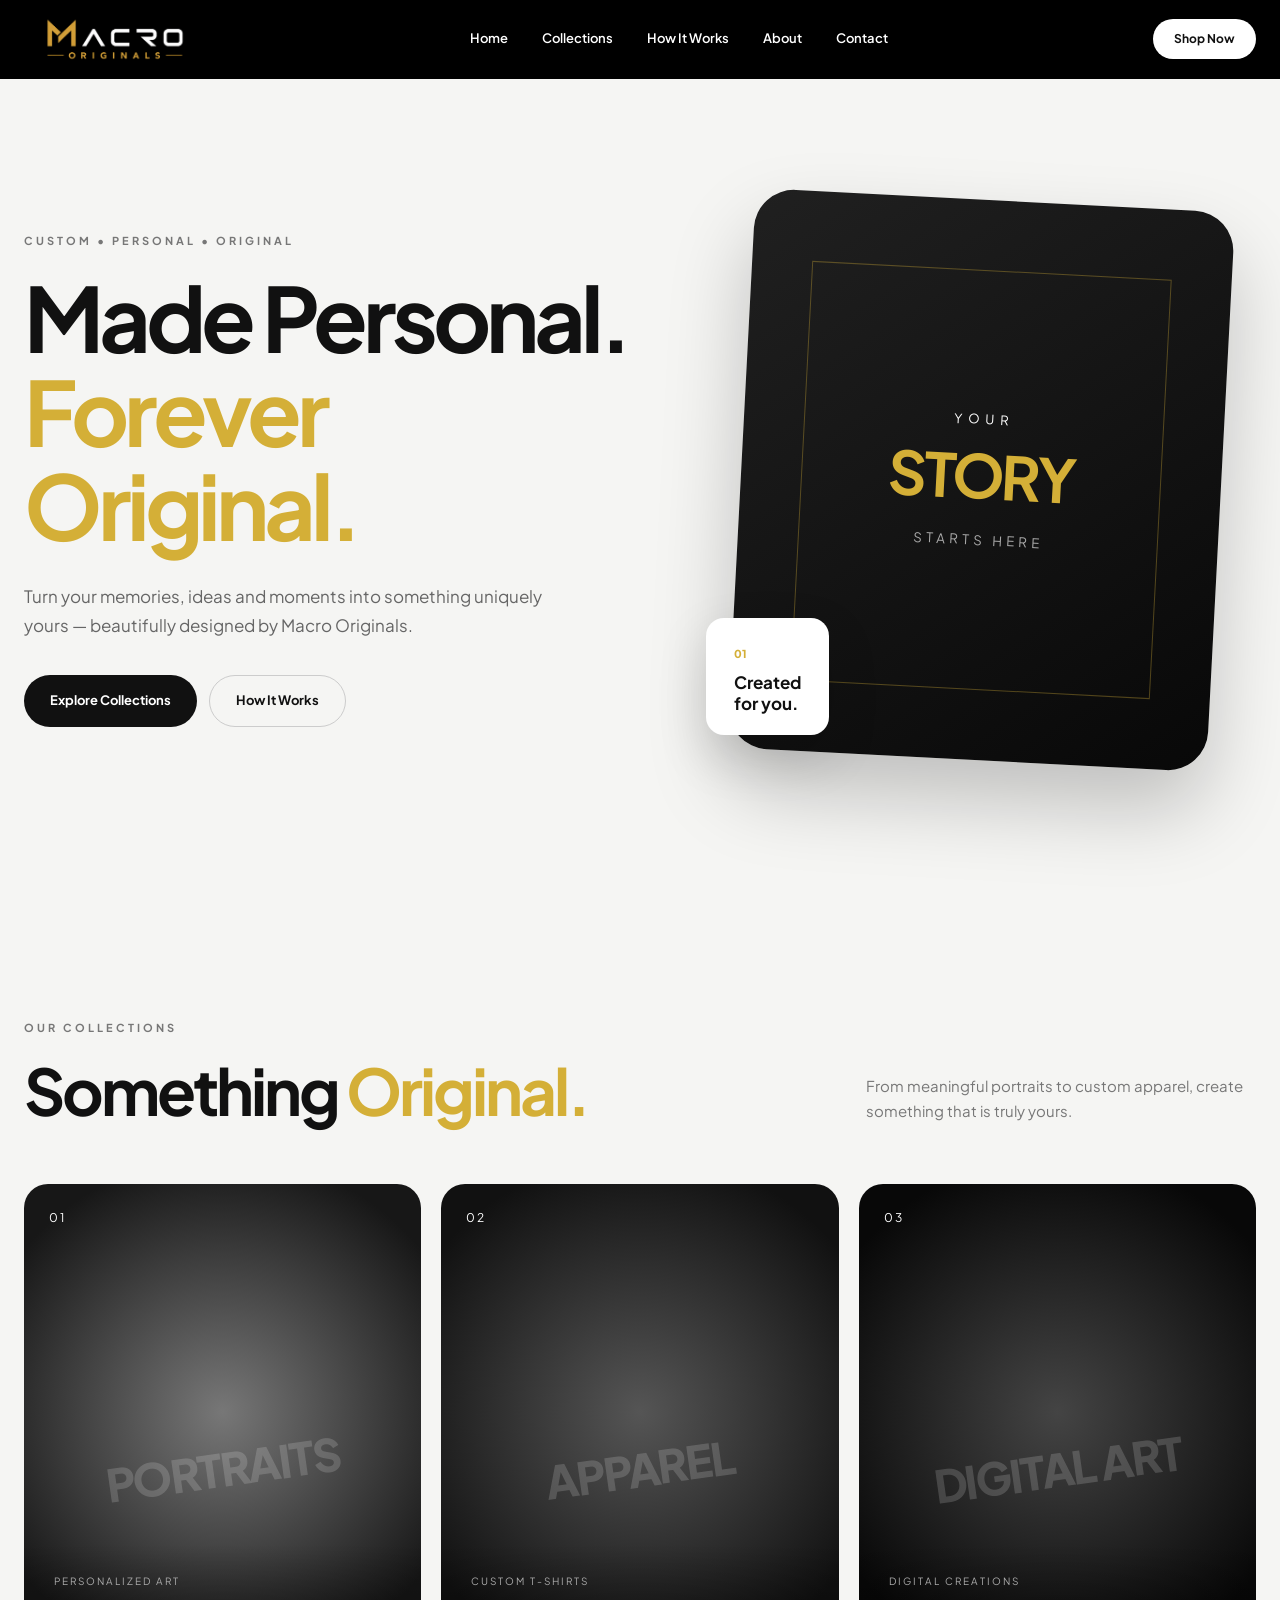
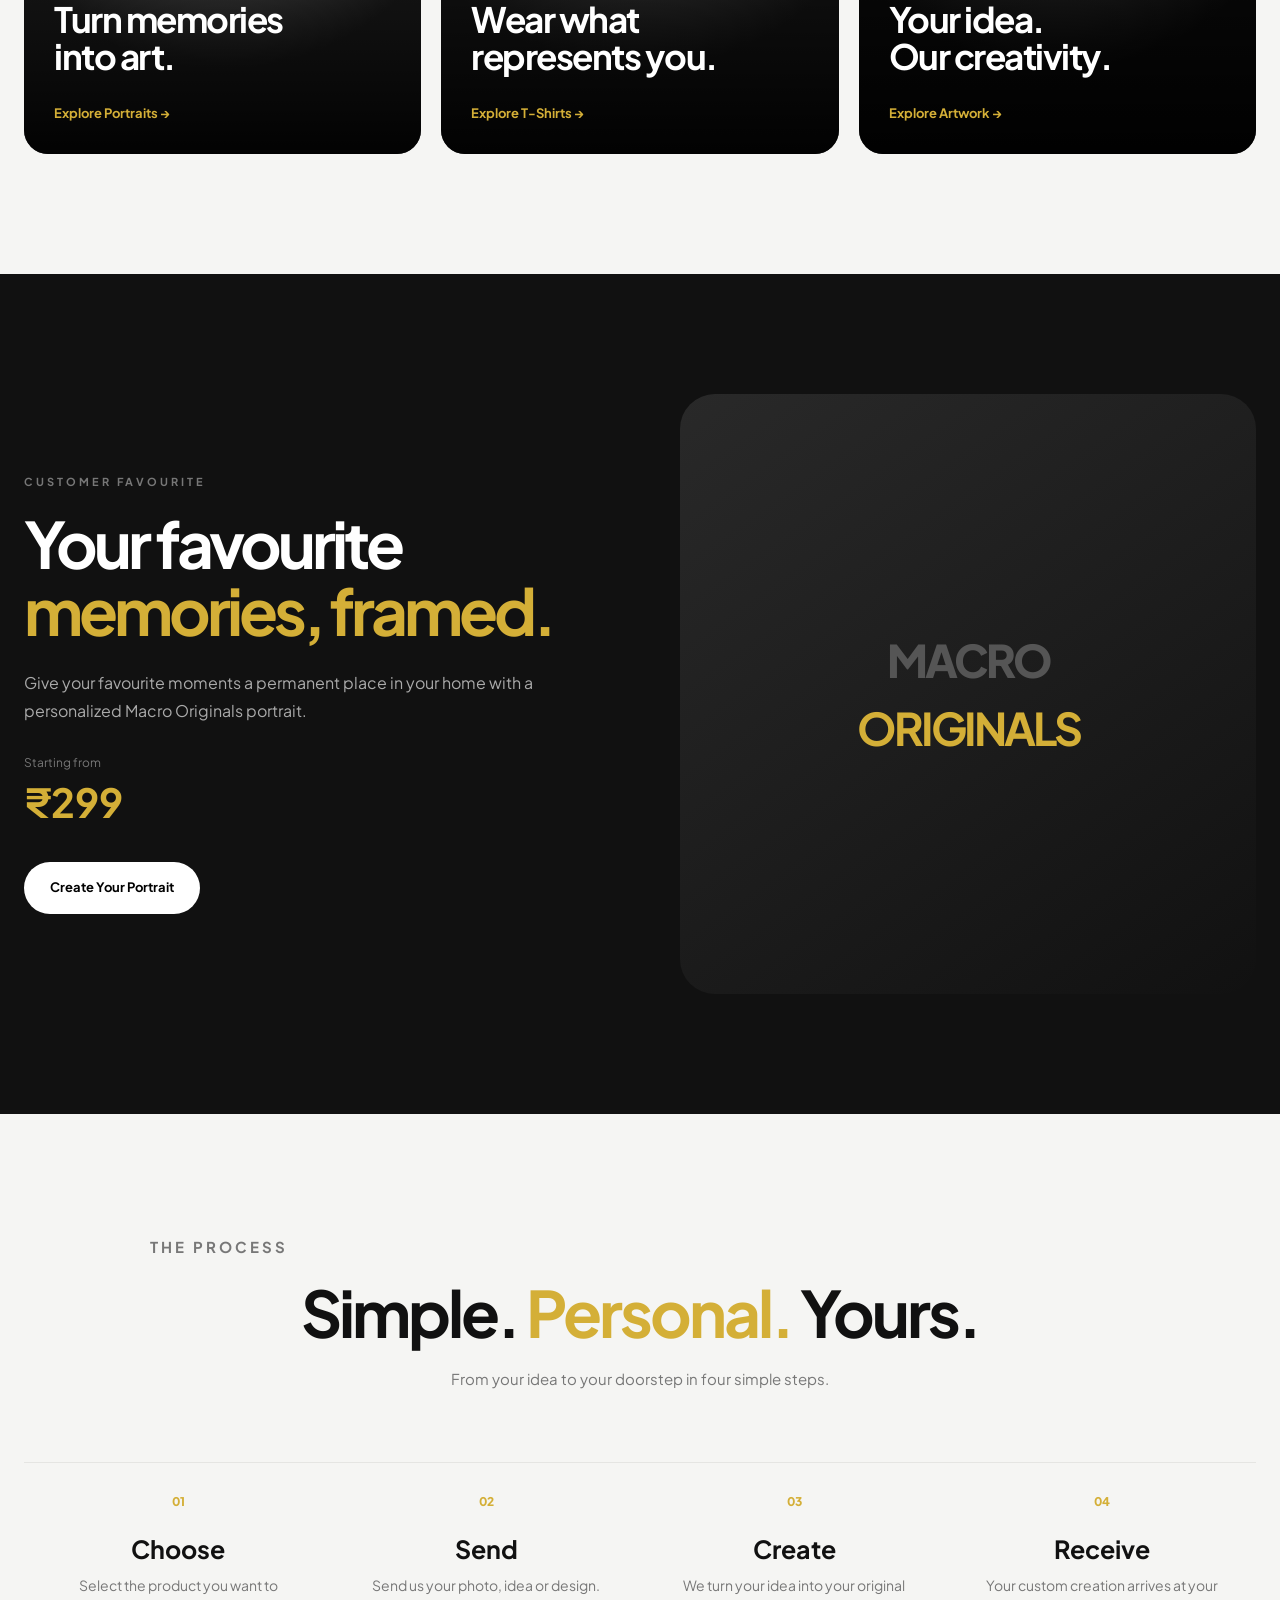
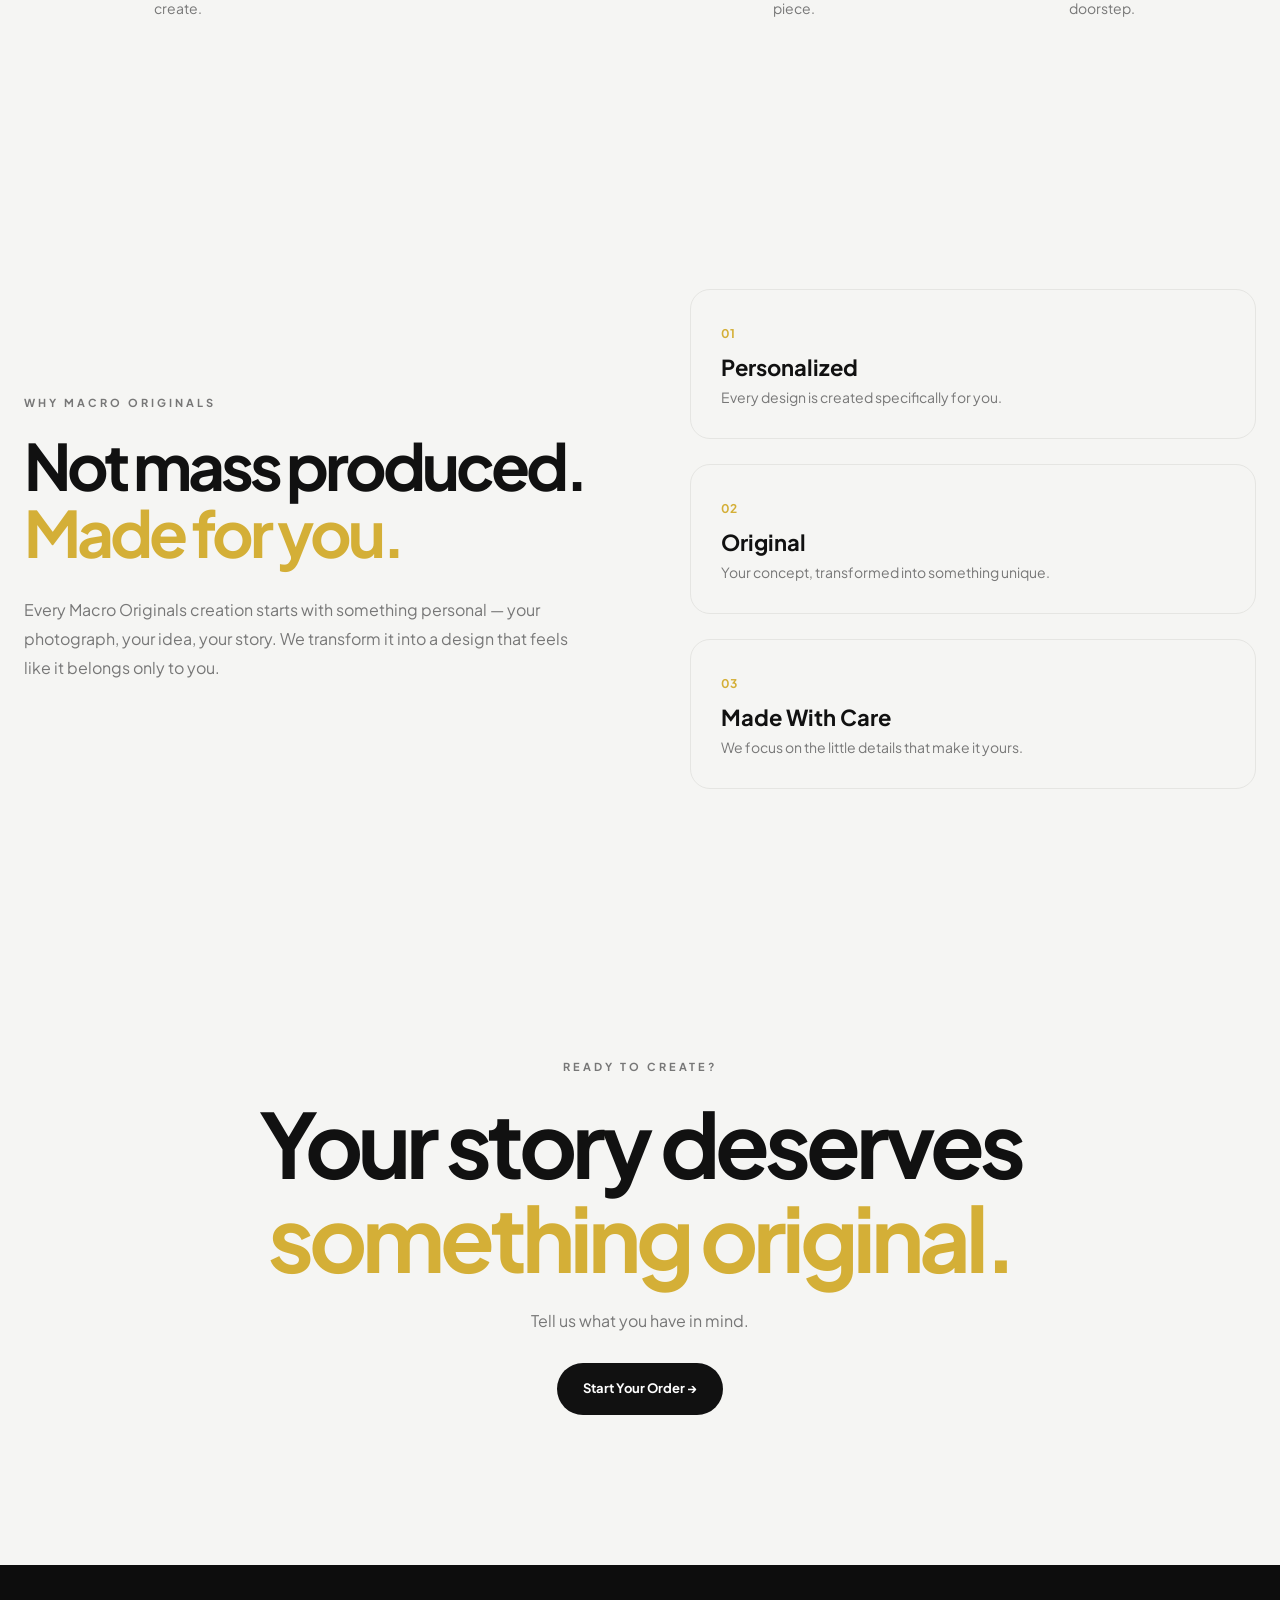
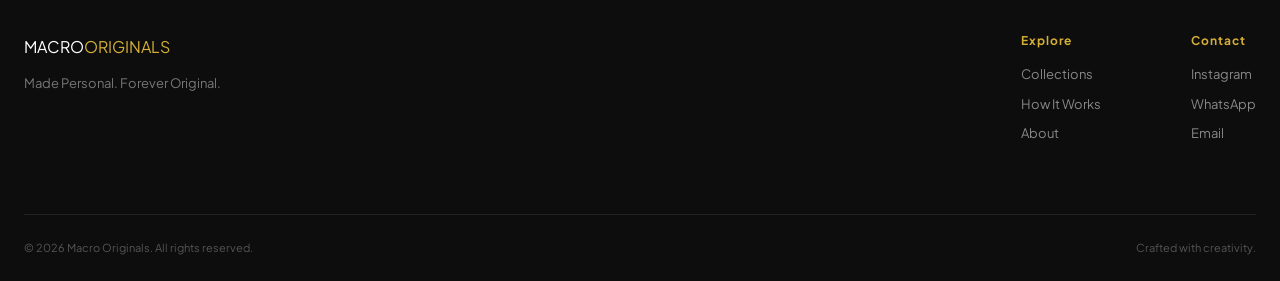
==== index.html @ 6afa7bd1 "Nav-Bar updation" ====
<!DOCTYPE html>
<html lang="en">

<head>
    <meta charset="UTF-8">
    <meta name="viewport" content="width=device-width, initial-scale=1.0">

    <title>Macro Originals | Made Personal. Forever Original.</title>

    <meta name="description"
        content="Macro Originals creates personalized portraits, custom T-shirts and digital artwork made specially for you.">

    <link rel="preconnect" href="https://fonts.googleapis.com">
    <link rel="preconnect" href="https://fonts.gstatic.com" crossorigin>

    <link href="https://fonts.googleapis.com/css2?family=Plus+Jakarta+Sans:wght@400;500;600;700;800&display=swap"
        rel="stylesheet">

    <link rel="stylesheet" href="css/style.css">
</head>

<body>

    <!-- ==================== NAVBAR ==================== -->

    <header class="navbar">
        <div class="nav-container">

            <a href="index.html" class="logo">
                <img src="assets/logo/logo.png" alt="Macro Originals Logo">
            </a>

            <nav class="nav-links">
                <a href="#home">Home</a>
                <a href="#collections">Collections</a>
                <a href="#how-it-works">How It Works</a>
                <a href="#about">About</a>
                <a href="#contact">Contact</a>
            </nav>

            <a href="#collections" class="nav-button">
                Shop Now
            </a>

            <button class="menu-button" aria-label="Open menu">
                ☰
            </button>

        </div>
    </header>


    <!-- ==================== HERO ==================== -->

    <main>

        <section class="hero" id="home">

            <div class="hero-content">

                <p class="eyebrow">
                    CUSTOM • PERSONAL • ORIGINAL
                </p>

                <h1>
                    Made Personal.<br>
                    <span>Forever Original.</span>
                </h1>

                <p class="hero-description">
                    Turn your memories, ideas and moments into something
                    uniquely yours — beautifully designed by Macro Originals.
                </p>

                <div class="hero-buttons">
                    <a href="#collections" class="primary-button">
                        Explore Collections
                    </a>

                    <a href="#how-it-works" class="secondary-button">
                        How It Works
                    </a>
                </div>

            </div>

            <div class="hero-visual">

                <div class="hero-card hero-card-main">
                    <div class="placeholder-art">
                        <span>YOUR</span>
                        <strong>STORY</strong>
                        <small>STARTS HERE</small>
                    </div>
                </div>

                <div class="floating-card">
                    <span>01</span>
                    <p>Created<br>for you.</p>
                </div>

            </div>

        </section>


        <!-- ==================== COLLECTIONS ==================== -->

        <section class="collections section" id="collections">

            <div class="section-heading">

                <div>
                    <p class="eyebrow">OUR COLLECTIONS</p>

                    <h2>
                        Something <span>Original.</span>
                    </h2>
                </div>

                <p>
                    From meaningful portraits to custom apparel,
                    create something that is truly yours.
                </p>

            </div>


            <div class="collection-grid">

                <article class="collection-card portrait-card">

                    <div class="card-number">01</div>

                    <div class="collection-image">
                        <span>PORTRAITS</span>
                    </div>

                    <div class="collection-content">

                        <p>PERSONALIZED ART</p>

                        <h3>
                            Turn memories<br>
                            into art.
                        </h3>

                        <a href="pages/portraits.html">
                            Explore Portraits →
                        </a>

                    </div>

                </article>


                <article class="collection-card tshirt-card">

                    <div class="card-number">02</div>

                    <div class="collection-image">
                        <span>APPAREL</span>
                    </div>

                    <div class="collection-content">

                        <p>CUSTOM T-SHIRTS</p>

                        <h3>
                            Wear what<br>
                            represents you.
                        </h3>

                        <a href="pages/tshirts.html">
                            Explore T-Shirts →
                        </a>

                    </div>

                </article>


                <article class="collection-card artwork-card">

                    <div class="card-number">03</div>

                    <div class="collection-image">
                        <span>DIGITAL ART</span>
                    </div>

                    <div class="collection-content">

                        <p>DIGITAL CREATIONS</p>

                        <h3>
                            Your idea.<br>
                            Our creativity.
                        </h3>

                        <a href="pages/artwork.html">
                            Explore Artwork →
                        </a>

                    </div>

                </article>

            </div>

        </section>


        <!-- ==================== FEATURED ==================== -->

        <section class="featured section">

            <div class="featured-content">

                <p class="eyebrow">
                    CUSTOMER FAVOURITE
                </p>

                <h2>
                    Your favourite<br>
                    <span>memories, framed.</span>
                </h2>

                <p>
                    Give your favourite moments a permanent place
                    in your home with a personalized Macro Originals portrait.
                </p>

                <div class="price">
                    <small>Starting from</small>
                    <strong>₹299</strong>
                </div>

                <a href="pages/portraits.html" class="primary-button">
                    Create Your Portrait
                </a>

            </div>

            <div class="featured-image">
                <div class="featured-placeholder">
                    MACRO<br>
                    <strong>ORIGINALS</strong>
                </div>
            </div>

        </section>


        <!-- ==================== HOW IT WORKS ==================== -->

        <section class="how-it-works section" id="how-it-works">

            <div class="section-heading centered">

                <p class="eyebrow">THE PROCESS</p>

                <h2>
                    Simple. <span>Personal.</span> Yours.
                </h2>

                <p>
                    From your idea to your doorstep in four simple steps.
                </p>

            </div>


            <div class="steps">

                <div class="step">
                    <span>01</span>
                    <h3>Choose</h3>
                    <p>
                        Select the product you want to create.
                    </p>
                </div>

                <div class="step">
                    <span>02</span>
                    <h3>Send</h3>
                    <p>
                        Send us your photo, idea or design.
                    </p>
                </div>

                <div class="step">
                    <span>03</span>
                    <h3>Create</h3>
                    <p>
                        We turn your idea into your original piece.
                    </p>
                </div>

                <div class="step">
                    <span>04</span>
                    <h3>Receive</h3>
                    <p>
                        Your custom creation arrives at your doorstep.
                    </p>
                </div>

            </div>

        </section>


        <!-- ==================== WHY MACRO ==================== -->

        <section class="why-macro section" id="about">

            <div class="why-content">

                <p class="eyebrow">
                    WHY MACRO ORIGINALS
                </p>

                <h2>
                    Not mass produced.<br>
                    <span>Made for you.</span>
                </h2>

                <p>
                    Every Macro Originals creation starts with something
                    personal — your photograph, your idea, your story.
                    We transform it into a design that feels like it
                    belongs only to you.
                </p>

            </div>


            <div class="features">

                <div class="feature">
                    <strong>01</strong>
                    <h3>Personalized</h3>
                    <p>
                        Every design is created specifically for you.
                    </p>
                </div>

                <div class="feature">
                    <strong>02</strong>
                    <h3>Original</h3>
                    <p>
                        Your concept, transformed into something unique.
                    </p>
                </div>

                <div class="feature">
                    <strong>03</strong>
                    <h3>Made With Care</h3>
                    <p>
                        We focus on the little details that make it yours.
                    </p>
                </div>

            </div>

        </section>


        <!-- ==================== CTA ==================== -->

        <section class="final-cta section" id="contact">

            <p class="eyebrow">
                READY TO CREATE?
            </p>

            <h2>
                Your story deserves<br>
                <span>something original.</span>
            </h2>

            <p>
                Tell us what you have in mind.
            </p>

            <a href="https://wa.me/" class="primary-button">
                Start Your Order →
            </a>

        </section>

    </main>


    <!-- ==================== FOOTER ==================== -->

    <footer class="footer">

        <div class="footer-main">

            <div class="footer-brand">

                <a href="index.html" class="logo">
                    MACRO<span>ORIGINALS</span>
                </a>

                <p>
                    Made Personal. Forever Original.
                </p>

            </div>


            <div class="footer-links">

                <div>
                    <h4>Explore</h4>
                    <a href="#collections">Collections</a>
                    <a href="#how-it-works">How It Works</a>
                    <a href="#about">About</a>
                </div>

                <div>
                    <h4>Contact</h4>
                    <a href="#">Instagram</a>
                    <a href="#">WhatsApp</a>
                    <a href="#">Email</a>
                </div>

            </div>

        </div>


        <div class="footer-bottom">

            <p>
                © 2026 Macro Originals. All rights reserved.
            </p>

            <p>
                Crafted with creativity.
            </p>

        </div>

    </footer>


    <script src="js/script.js"></script>

</body>

</html>
---- css/style.css ----
/* =========================================================
   MACRO ORIGINALS — MAIN STYLESHEET
   ========================================================= */


/* ==================== RESET ==================== */


* {
    margin: 0;
    padding: 0;
    box-sizing: border-box;
}

html {
    scroll-behavior: smooth;
}
body {
    font-family: "Plus Jakarta Sans", sans-serif;
    background: #f5f5f3;
    color: #111111;
    line-height: 1.5;
}

a {
    color: inherit;
    text-decoration: none;
}

button {
    font: inherit;
}

img {
    max-width: 100%;
    display: block;
}


/* ==================== VARIABLES ==================== */

:root {
    --black: #111111;
    --dark: #181818;
    --white: #ffffff;
    --off-white: #f5f5f3;
    --gold: #d4af37;
    --gray: #777777;
    --light-gray: #e5e5e2;

    --max-width: 1280px;
    --radius: 24px;
}


/* ==================== GENERAL ==================== */

.section {
    width: min(100% - 48px, var(--max-width));
    margin: 0 auto;
    padding: 120px 0;
}

.eyebrow {
    font-size: 11px;
    font-weight: 700;
    letter-spacing: 3px;
    margin-bottom: 20px;
    color: var(--gray);
}

h1,
h2,
h3,
h4 {
    line-height: 1.05;
}

h1 span,
h2 span {
    color: var(--gold);
}


/* ==================== BUTTONS ==================== */

.primary-button,
.secondary-button {
    display: inline-flex;
    align-items: center;
    justify-content: center;

    min-height: 52px;
    padding: 0 26px;

    border-radius: 100px;

    font-size: 13px;
    font-weight: 700;

    transition:
        transform 0.25s ease,
        background 0.25s ease,
        color 0.25s ease;
}

.primary-button {
    background: var(--black);
    color: var(--white);
}

.primary-button:hover {
    transform: translateY(-3px);
    background: var(--gold);
    color: var(--black);
}

.secondary-button {
    border: 1px solid #cccccc;
    color: var(--black);
}

.secondary-button:hover {
    transform: translateY(-3px);
    background: var(--white);
}


/* ==================== NAVBAR ==================== */

.navbar {
    position: fixed;
    top: 0;
    left: 0;
    width: 100%;

    z-index: 1000;

    background: rgba(245, 245, 243, 0.88);
    backdrop-filter: blur(18px);
    -webkit-backdrop-filter: blur(18px);

    border-bottom: 1px solid rgba(0, 0, 0, 0.06);
     background: black;
}

.nav-container {
    width: min(100% - 48px, var(--max-width));
    height: 78px;
    margin: auto;
   

    display: flex;
    align-items: center;
    justify-content: space-between;
}

.logo {
    width: 180px;
    height: auto;
}


.logo span {
    color: var(--gold);
}

.nav-links {
    display: flex;
    align-items: center;
    gap: 34px;
}

.nav-links a {
    font-size: 13px;
    font-weight: 600;
    color: white;

    transition: color 0.2s ease;
}

.nav-links a:hover {
    color: var(--gold);
}

.nav-button {
    padding: 11px 21px;

    background: var(--white);
    color: var(--black);

    border-radius: 100px;

    font-size: 12px;
    font-weight: 700;

    transition: 0.25s ease;
}

.nav-button:hover {
    background: var(--gold);
    color: var(--black);
}

.menu-button {
    display: none;

    border: none;
    background: transparent;

    font-size: 25px;
    cursor: pointer;
}


/* ==================== HERO ==================== */

.hero {
    min-height: 100vh;

    width: min(100% - 48px, var(--max-width));
    margin: auto;
    padding-top: 150px;
    padding-bottom: 90px;

    display: grid;
    grid-template-columns: 1fr 0.9fr;
    align-items: center;
    gap: 70px;
}

.hero-content {
    max-width: 650px;
}

.hero h1 {
    font-size: clamp(55px, 7vw, 100px);
    letter-spacing: -5px;
    margin-bottom: 30px;
}

.hero-description {
    max-width: 540px;

    font-size: 17px;
    line-height: 1.7;

    color: #666;

    margin-bottom: 35px;
}

.hero-buttons {
    display: flex;
    gap: 12px;
    flex-wrap: wrap;
}


/* ==================== HERO VISUAL ==================== */

.hero-visual {
    position: relative;
    min-height: 580px;

    display: flex;
    align-items: center;
    justify-content: center;
}

.hero-card {
    width: min(100%, 480px);
    height: 560px;

    border-radius: 40px;

    overflow: hidden;

    background:
        linear-gradient(
            145deg,
            #202020,
            #080808
        );

    box-shadow:
        0 40px 80px rgba(0, 0, 0, 0.22);

    transform: rotate(3deg);

    display: flex;
    align-items: center;
    justify-content: center;
}

.placeholder-art {
    width: 75%;
    height: 75%;

    border: 1px solid rgba(212, 175, 55, 0.35);

    display: flex;
    flex-direction: column;
    align-items: center;
    justify-content: center;

    color: white;

    text-align: center;
}

.placeholder-art span {
    font-size: 13px;
    letter-spacing: 6px;
}

.placeholder-art strong {
    font-size: 60px;
    letter-spacing: -3px;
    color: var(--gold);
}

.placeholder-art small {
    margin-top: 10px;
    letter-spacing: 4px;
    color: #aaa;
}

.floating-card {
    position: absolute;

    bottom: 35px;
    left: 0;

    padding: 22px 28px;

    background: var(--white);

    border-radius: 18px;

    box-shadow: 0 20px 50px rgba(0, 0, 0, 0.15);
}

.floating-card span {
    font-size: 11px;
    font-weight: 800;
    color: var(--gold);
}

.floating-card p {
    margin-top: 8px;

    font-size: 17px;
    font-weight: 700;

    line-height: 1.2;
}


/* ==================== SECTION HEADING ==================== */

.section-heading {
    display: flex;
    justify-content: space-between;
    align-items: end;

    gap: 50px;

    margin-bottom: 60px;
}

.section-heading h2 {
    font-size: clamp(42px, 5vw, 70px);
    letter-spacing: -3px;
}

.section-heading > p {
    max-width: 390px;

    color: #777;
    font-size: 15px;
    line-height: 1.7;
}

.centered {
    display: block;
    text-align: center;
}

.centered > p:last-child {
    margin: 20px auto 0;
}


/* ==================== COLLECTIONS ==================== */

.collection-grid {
    display: grid;

    grid-template-columns: repeat(3, 1fr);

    gap: 20px;
}

.collection-card {
    position: relative;

    min-height: 570px;

    border-radius: var(--radius);

    overflow: hidden;

    color: white;

    display: flex;
    flex-direction: column;
    justify-content: space-between;

    transition:
        transform 0.35s ease,
        box-shadow 0.35s ease;
}

.collection-card:hover {
    transform: translateY(-8px);

    box-shadow:
        0 30px 60px rgba(0, 0, 0, 0.15);
}

.collection-image {
    position: absolute;
    inset: 0;

    display: flex;
    align-items: center;
    justify-content: center;

    font-size: 45px;
    font-weight: 900;

    letter-spacing: -2px;

    opacity: 0.9;
}

.portrait-card {
    background:
        radial-gradient(
            circle at 50% 40%,
            #777,
            #171717 65%
        );
}

.tshirt-card {
    background:
        radial-gradient(
            circle at 50% 40%,
            #555,
            #111 65%
        );
}

.artwork-card {
    background:
        radial-gradient(
            circle at 50% 40%,
            #444,
            #080808 65%
        );
}

.collection-image span {
    transform: rotate(-8deg);
    opacity: 0.18;
}

.card-number {
    position: relative;
    z-index: 2;

    padding: 25px;

    font-size: 12px;
    letter-spacing: 2px;
}

.collection-content {
    position: relative;
    z-index: 2;

    padding: 30px;

    background:
        linear-gradient(
            transparent,
            rgba(0, 0, 0, 0.9)
        );
}

.collection-content p {
    font-size: 10px;
    letter-spacing: 2px;
    color: #aaa;

    margin-bottom: 12px;
}

.collection-content h3 {
    font-size: 35px;
    letter-spacing: -1.5px;

    margin-bottom: 25px;
}

.collection-content a {
    font-size: 13px;
    font-weight: 700;

    color: var(--gold);
}


/* ==================== FEATURED ==================== */

.featured {
    max-width: none;

    width: 100%;

    padding-left: max(24px, calc((100% - var(--max-width)) / 2));
    padding-right: max(24px, calc((100% - var(--max-width)) / 2));

    background: var(--black);

    color: white;

    display: grid;
    grid-template-columns: 1fr 1fr;

    gap: 80px;

    align-items: center;
}

.featured-content {
    max-width: 570px;
}

.featured h2 {
    font-size: clamp(45px, 5vw, 75px);
    letter-spacing: -4px;

    margin-bottom: 25px;
}

.featured-content > p:not(.eyebrow) {
    color: #aaa;

    line-height: 1.7;

    margin-bottom: 30px;
}

.price {
    margin-bottom: 30px;

    display: flex;
    flex-direction: column;
}

.price small {
    color: #777;
    font-size: 12px;
}

.price strong {
    font-size: 40px;
    color: var(--gold);
}

.featured .primary-button {
    background: white;
    color: black;
}

.featured .primary-button:hover {
    background: var(--gold);
}

.featured-image {
    min-height: 600px;

    border-radius: 35px;

    background:
        linear-gradient(
            145deg,
            #292929,
            #111
        );

    display: flex;
    align-items: center;
    justify-content: center;
}

.featured-placeholder {
    text-align: center;

    font-size: 45px;
    font-weight: 900;

    letter-spacing: -3px;

    color: #555;
}

.featured-placeholder strong {
    color: var(--gold);
}


/* ==================== HOW IT WORKS ==================== */

.how-it-works {
    text-align: center;
}

.steps {
    display: grid;

    grid-template-columns: repeat(4, 1fr);

    margin-top: 70px;
}

.step {
    padding: 30px;

    border-top: 1px solid var(--light-gray);
}

.step span {
    display: block;

    font-size: 12px;
    font-weight: 800;

    color: var(--gold);

    margin-bottom: 25px;
}

.step h3 {
    font-size: 25px;
    margin-bottom: 12px;
}

.step p {
    color: #777;

    font-size: 14px;
    line-height: 1.6;
}


/* ==================== WHY MACRO ==================== */

.why-macro {
    display: grid;

    grid-template-columns: 1fr 1fr;

    gap: 100px;

    align-items: center;
}

.why-content h2 {
    font-size: clamp(45px, 5vw, 70px);

    letter-spacing: -4px;

    margin-bottom: 30px;
}

.why-content > p:last-child {
    max-width: 550px;

    color: #777;

    line-height: 1.8;
}

.features {
    display: grid;
    gap: 25px;
}

.feature {
    padding: 30px;

    border: 1px solid var(--light-gray);

    border-radius: 20px;

    transition: 0.25s ease;
}

.feature:hover {
    transform: translateX(8px);
    background: white;
}

.feature strong {
    color: var(--gold);

    font-size: 12px;
}

.feature h3 {
    margin: 12px 0 8px;

    font-size: 22px;
}

.feature p {
    color: #777;

    font-size: 14px;
}


/* ==================== FINAL CTA ==================== */

.final-cta {
    text-align: center;

    padding-top: 150px;
    padding-bottom: 150px;
}

.final-cta h2 {
    font-size: clamp(48px, 7vw, 90px);

    letter-spacing: -5px;

    margin-bottom: 25px;
}

.final-cta > p:not(.eyebrow) {
    color: #777;

    margin-bottom: 30px;
}


/* ==================== FOOTER ==================== */

.footer {
    background: #0d0d0d;

    color: white;

    padding: 70px max(24px, calc((100% - var(--max-width)) / 2)) 25px;
}

.footer-main {
    display: flex;

    justify-content: space-between;

    gap: 50px;

    padding-bottom: 70px;
}

.footer-brand p {
    margin-top: 15px;

    color: #777;

    font-size: 13px;
}

.footer-links {
    display: flex;

    gap: 90px;
}

.footer-links div {
    display: flex;
    flex-direction: column;

    gap: 10px;
}

.footer-links h4 {
    color: var(--gold);

    margin-bottom: 8px;

    font-size: 12px;

    letter-spacing: 1px;
}

.footer-links a {
    color: #888;

    font-size: 13px;

    transition: color 0.2s ease;
}

.footer-links a:hover {
    color: white;
}

.footer-bottom {
    padding-top: 25px;

    border-top: 1px solid #222;

    display: flex;
    justify-content: space-between;

    color: #555;

    font-size: 11px;
}


/* ==================== RESPONSIVE ==================== */

@media (max-width: 900px) {

    .nav-links,
    .nav-button {
        display: none;
    }

    .menu-button {
        display: block;
    }

    .hero {
        grid-template-columns: 1fr;

        padding-top: 130px;
    }

    .hero-visual {
        min-height: 500px;
    }

    .collection-grid {
        grid-template-columns: 1fr;
    }

    .collection-card {
        min-height: 500px;
    }

    .featured {
        grid-template-columns: 1fr;

        padding-top: 90px;
        padding-bottom: 90px;
    }

    .featured-image {
        min-height: 450px;
    }

    .steps {
        grid-template-columns: repeat(2, 1fr);
    }

    .why-macro {
        grid-template-columns: 1fr;

        gap: 60px;
    }
}


@media (max-width: 600px) {

    .section {
        width: min(100% - 30px, var(--max-width));

        padding: 80px 0;
    }

    .nav-container {
        width: calc(100% - 30px);
    }

    .hero {
        width: calc(100% - 30px);

        padding-top: 120px;
    }

    .hero h1 {
        font-size: 55px;
        letter-spacing: -3px;
    }

    .hero-description {
        font-size: 15px;
    }

    .hero-card {
        height: 440px;
    }

    .hero-visual {
        min-height: 450px;
    }

    .floating-card {
        left: -5px;
    }

    .section-heading {
        display: block;
    }

    .section-heading > p {
        margin-top: 20px;
    }

    .section-heading h2 {
        font-size: 45px;
    }

    .collection-card {
        min-height: 450px;
    }

    .collection-content h3 {
        font-size: 30px;
    }

    .featured {
        padding-left: 30px;
        padding-right: 30px;
    }

    .featured h2 {
        font-size: 48px;
    }

    .featured-image {
        min-height: 350px;
    }

    .steps {
        grid-template-columns: 1fr;
    }

    .why-content h2 {
        font-size: 48px;
    }

    .final-cta h2 {
        font-size: 50px;
    }

    .footer-main {
        flex-direction: column;
    }

    .footer-links {
        gap: 50px;
    }

    .footer-bottom {
        flex-direction: column;
        gap: 10px;
    }
}
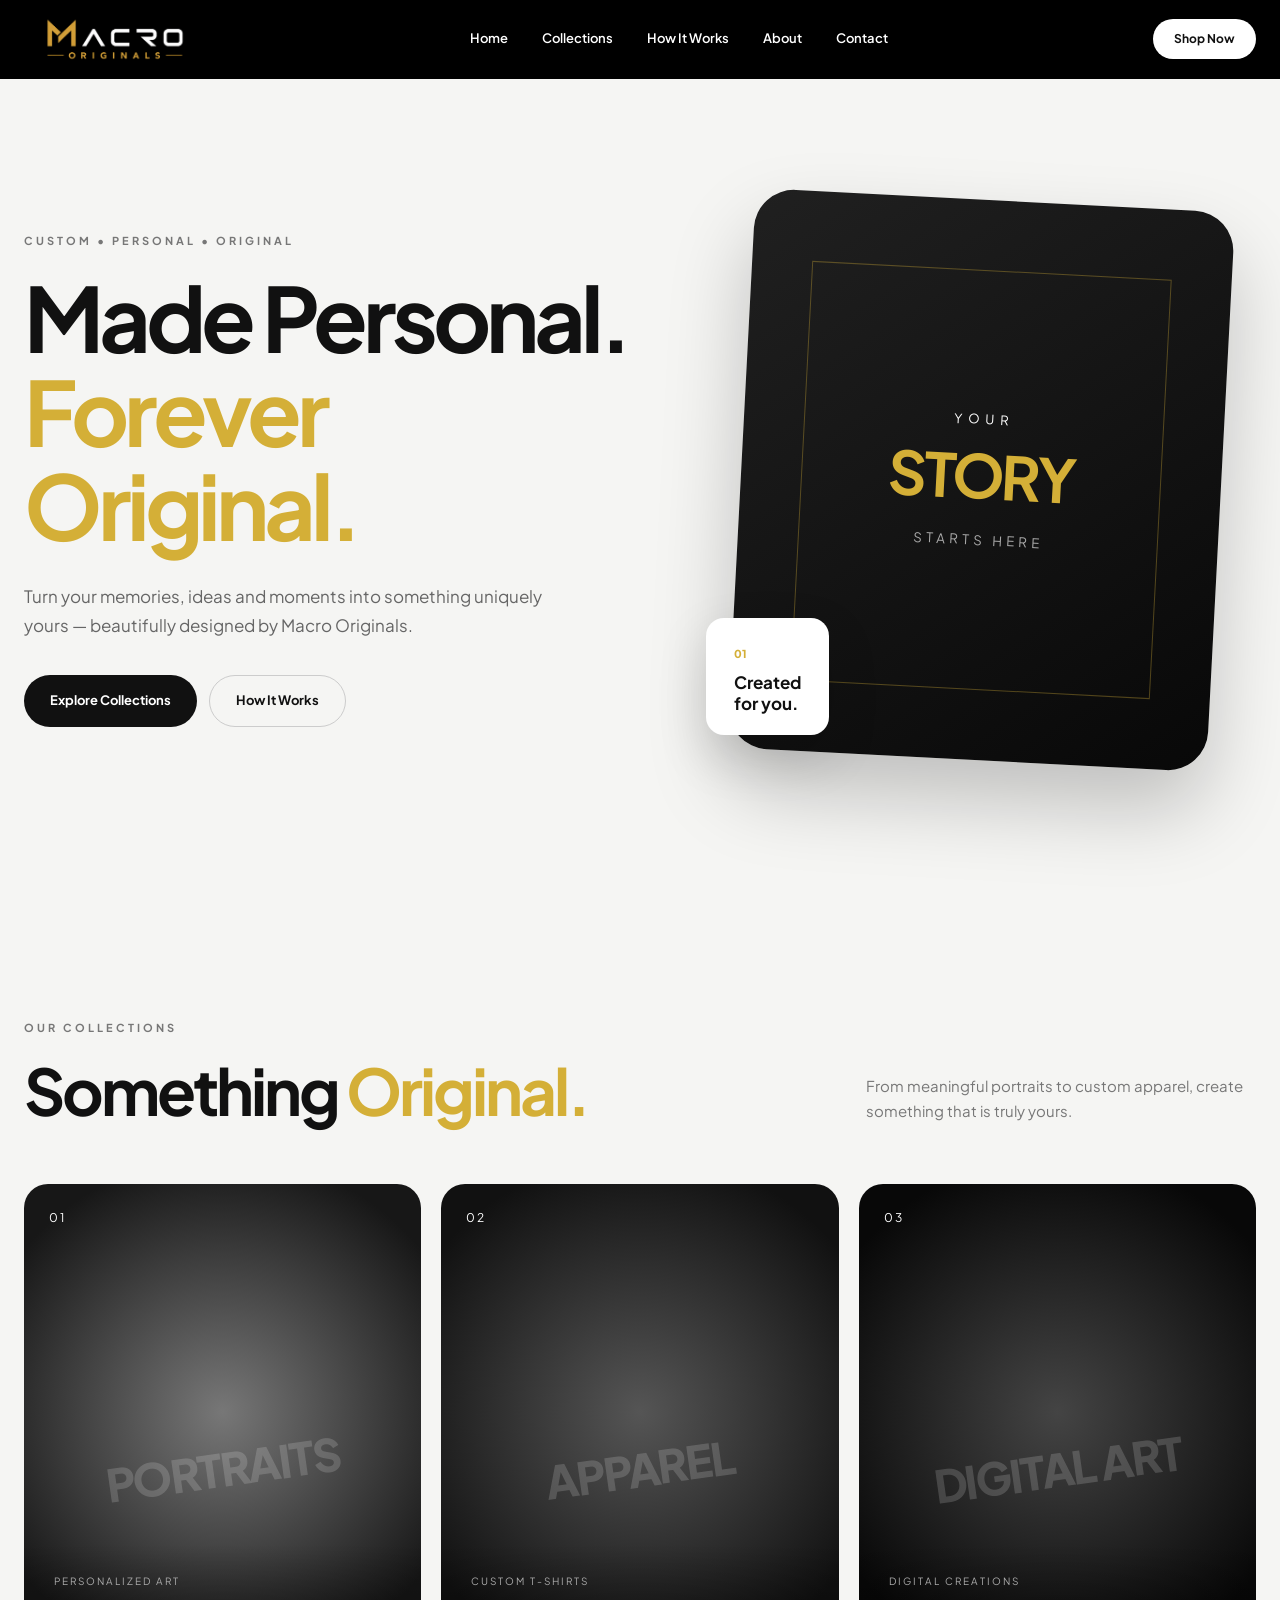
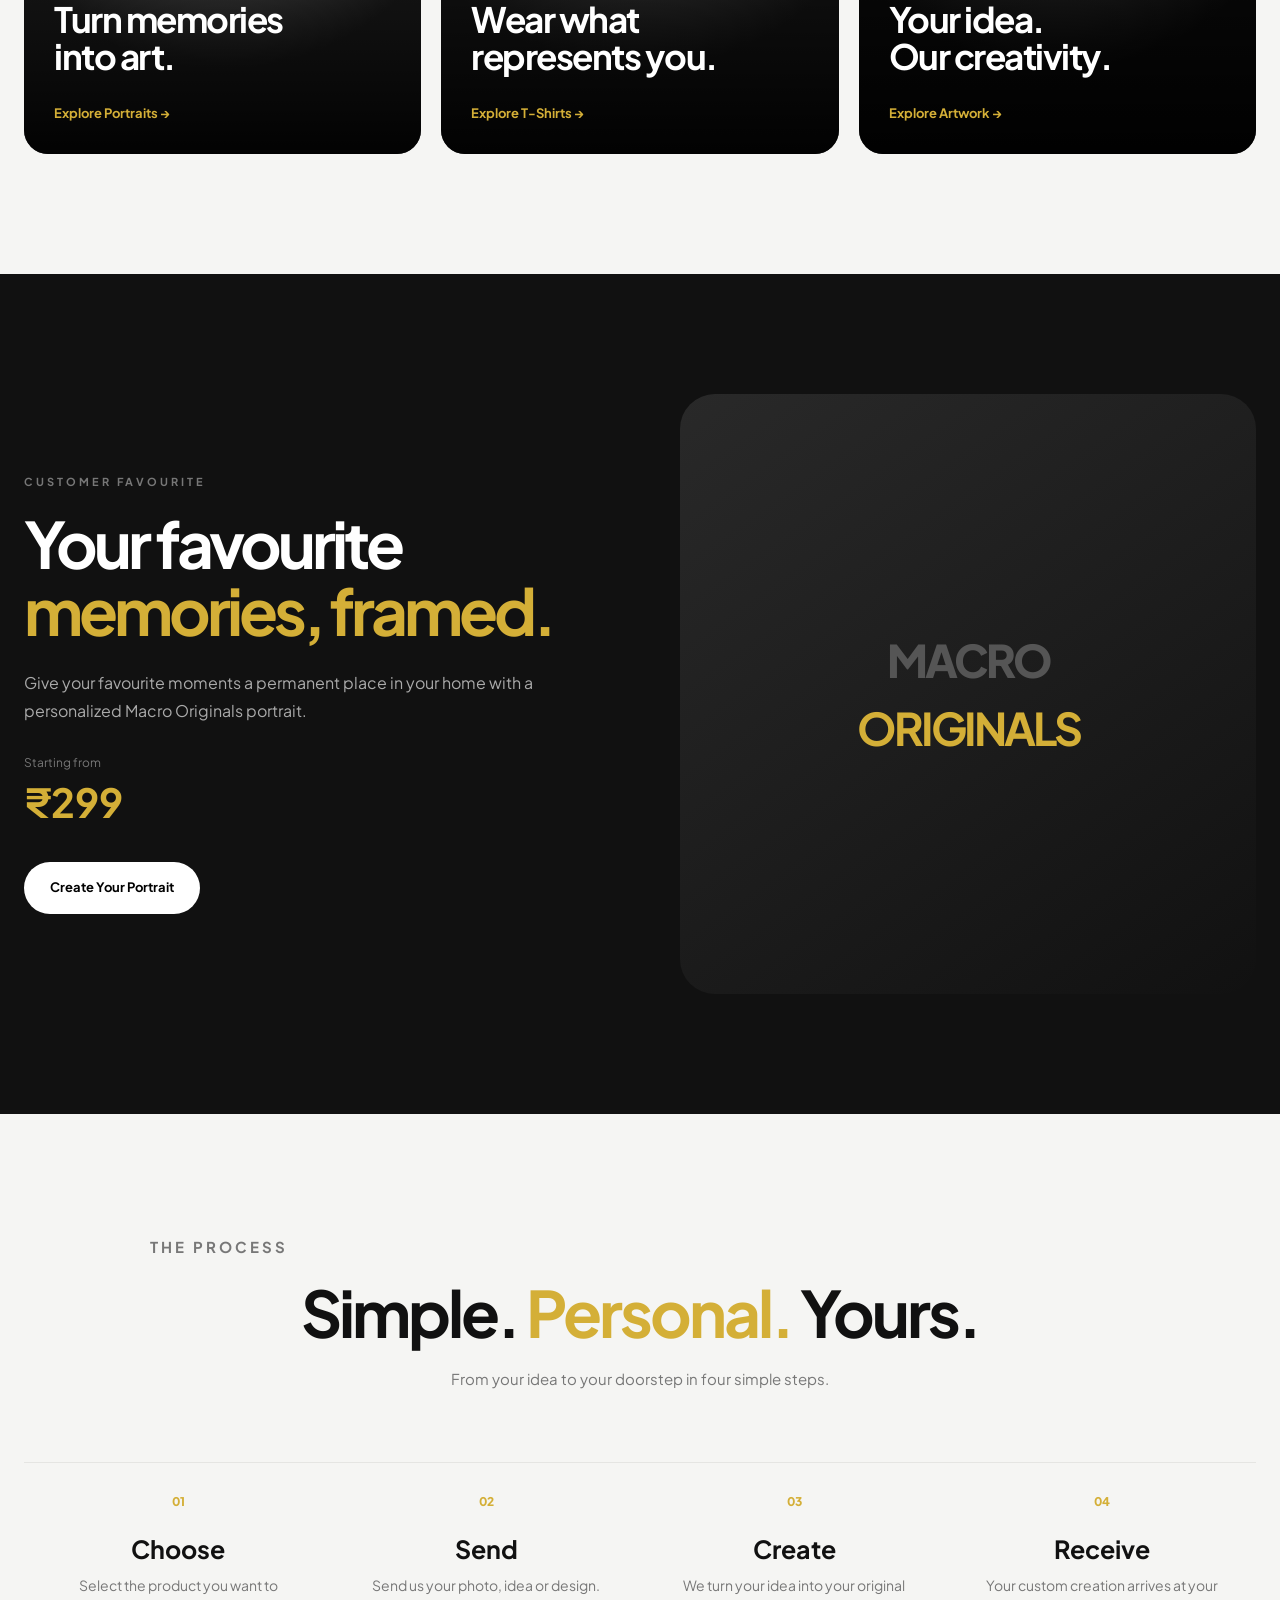
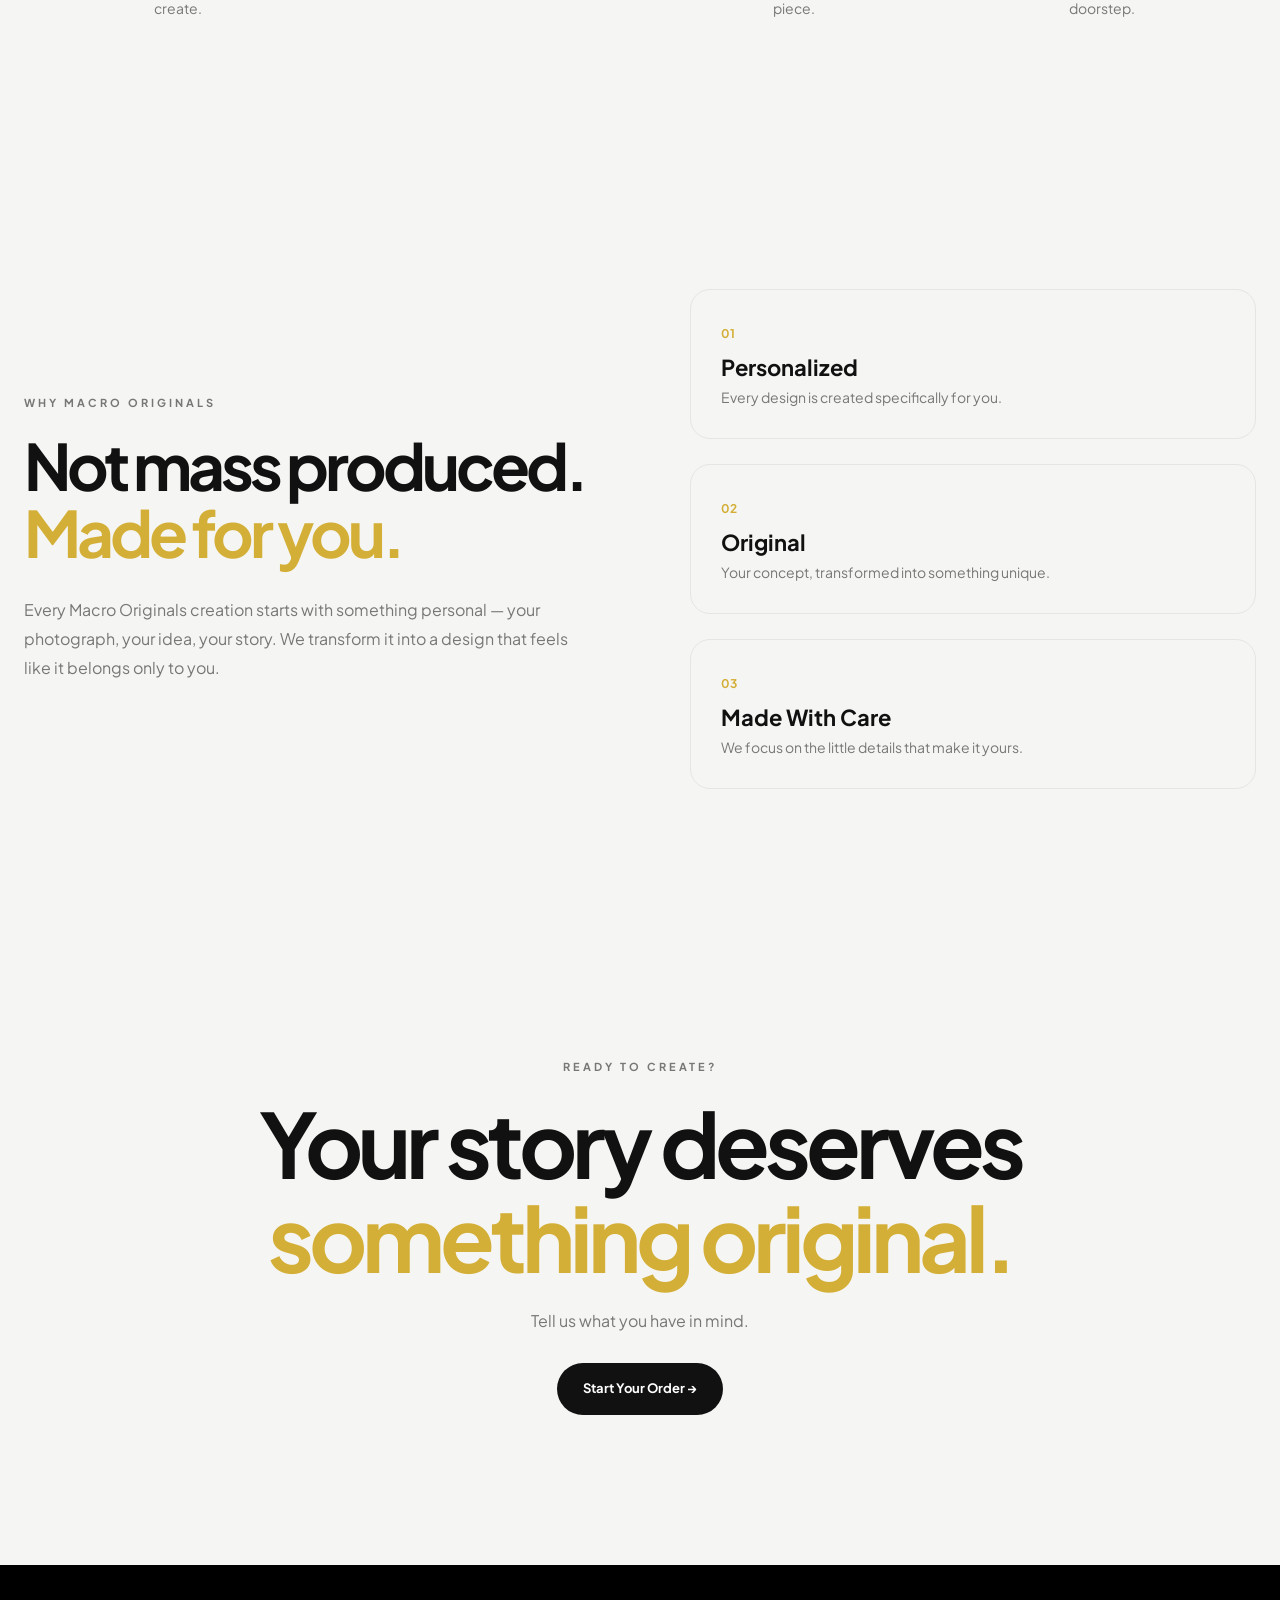
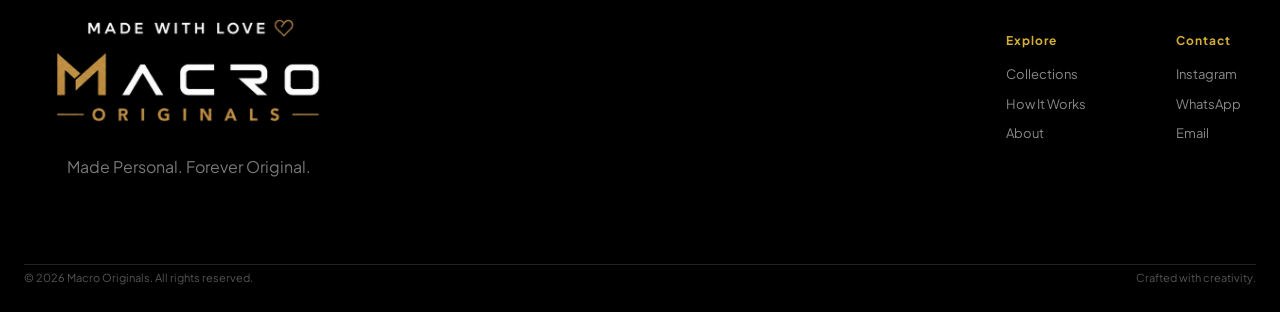
==== commit 07f800d4: "Footer Log0 updation" ====
--- a/index.html
+++ b/index.html
@@ -398,11 +398,12 @@
         <div class="footer-main">
 
             <div class="footer-brand">
-
+                <div class="footer-logo">
+                    
                 <a href="index.html" class="logo">
-                    MACRO<span>ORIGINALS</span>
+                    <img src="assets/logo/love.jpg" alt="Macro Originals Logo">
                 </a>
-
+                </div>
                 <p>
                     Made Personal. Forever Original.
                 </p>
@@ -423,7 +424,7 @@
                     <h4>Contact</h4>
                     <a href="#">Instagram</a>
                     <a href="#">WhatsApp</a>
-                    <a href="#">Email</a>
+                    <a href="mailto:">Email</a>
                 </div>
 
             </div>
--- a/css/style.css
+++ b/css/style.css
@@ -761,11 +761,11 @@
 /* ==================== FOOTER ==================== */
 
 .footer {
-    background: #0d0d0d;
+    background: black;
 
     color: white;
 
-    padding: 70px max(24px, calc((100% - var(--max-width)) / 2)) 25px;
+    padding: 10px max(24px, calc((100% - var(--max-width)) / 2)) 25px;
 }
 
 .footer-main {
@@ -773,22 +773,27 @@
 
     justify-content: space-between;
 
-    gap: 50px;
+    gap: 0px;
 
     padding-bottom: 70px;
 }
 
-.footer-brand p {
-    margin-top: 15px;
-
+.footer-brand  {
+    padding: 15px;
+    text-align: center;
     color: #777;
-
-    font-size: 13px;
+}
+
+.footer-logo {
+
+   width: 300px;
+   height:auto;
 }
 
 .footer-links {
     display: flex;
-
+    padding: 15px;
+    padding-top: 60px;
     gap: 90px;
 }
 
@@ -822,7 +827,7 @@
 }
 
 .footer-bottom {
-    padding-top: 25px;
+    padding-top: 5px;
 
     border-top: 1px solid #222;
 
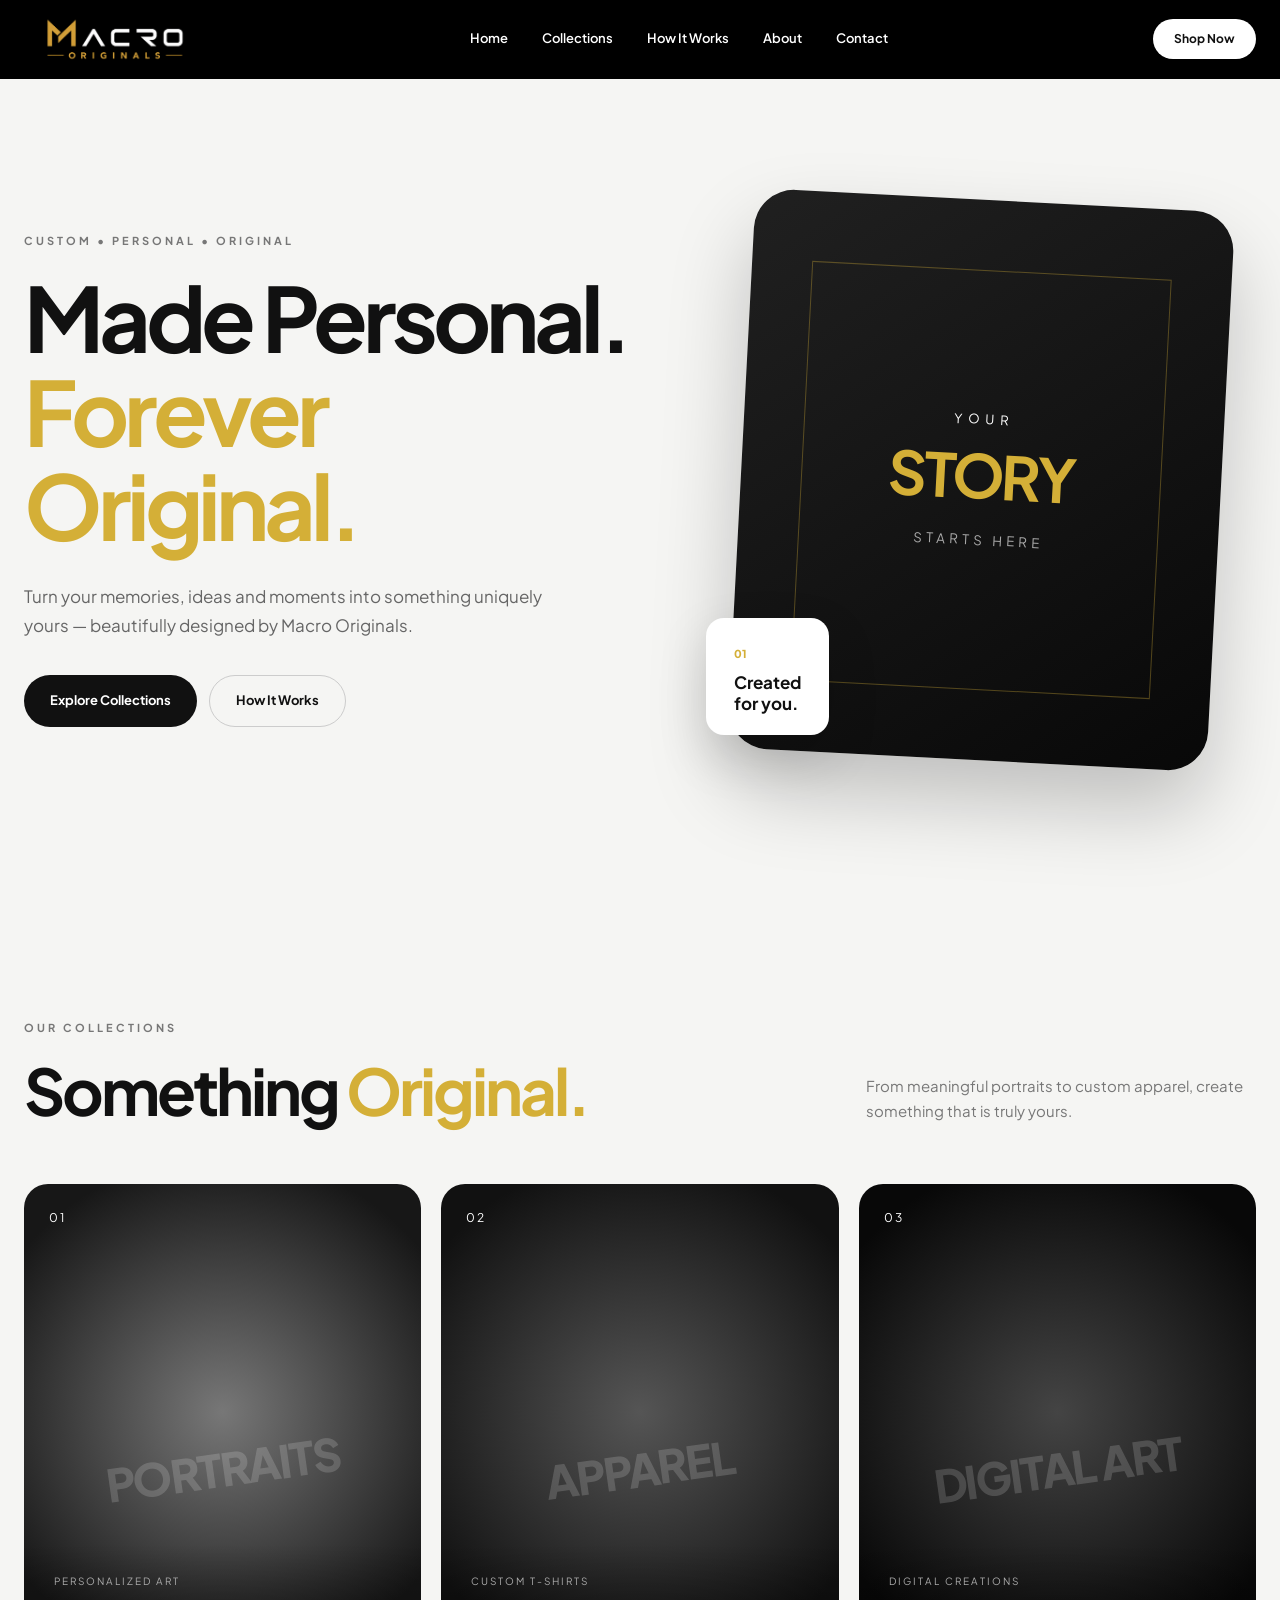
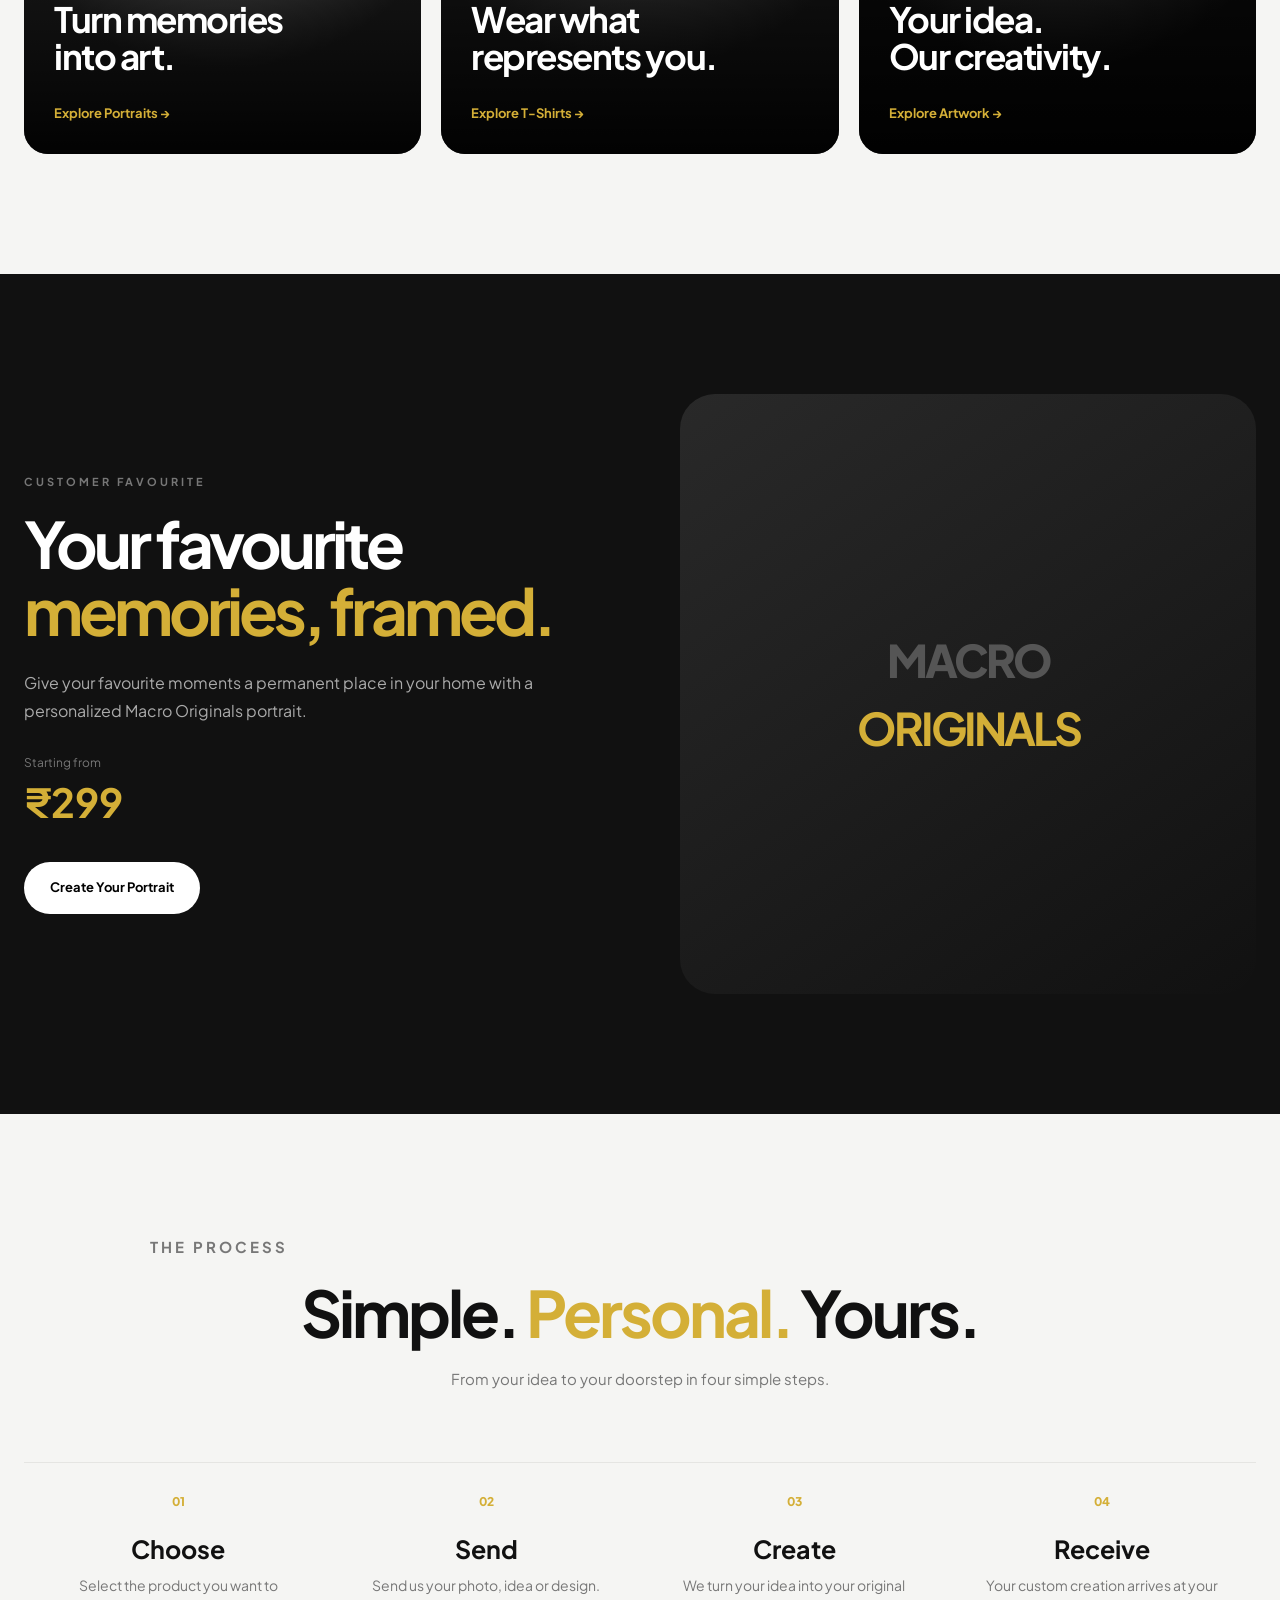
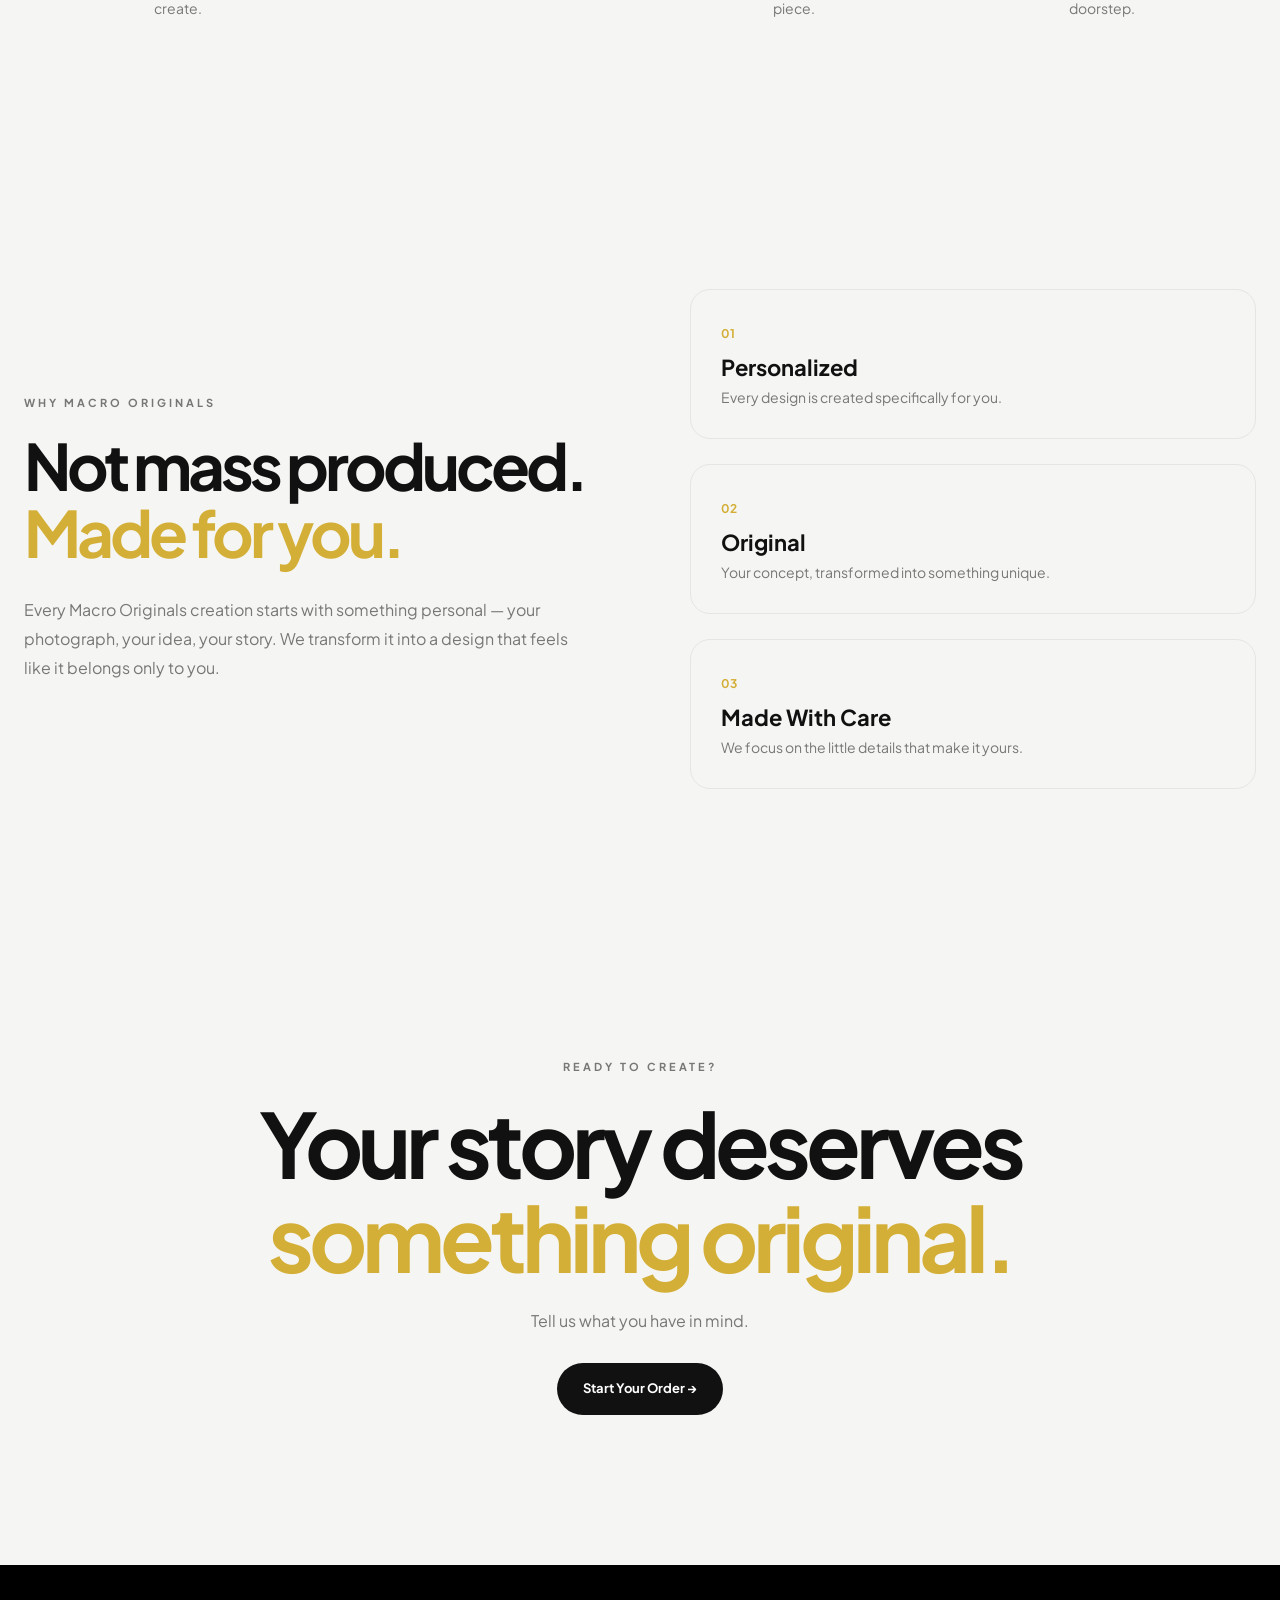
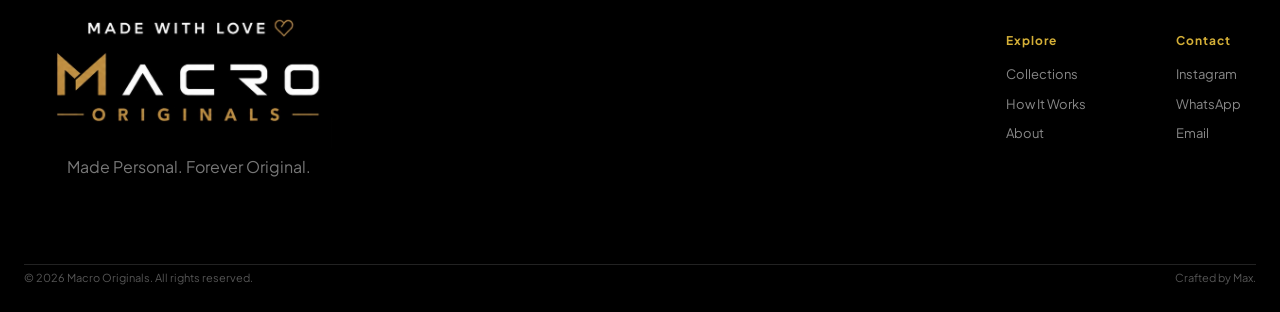
==== commit f91079bc: "Name?" ====
--- a/index.html
+++ b/index.html
@@ -422,9 +422,9 @@
 
                 <div>
                     <h4>Contact</h4>
-                    <a href="#">Instagram</a>
-                    <a href="#">WhatsApp</a>
-                    <a href="mailto:">Email</a>
+                    <a href="https://www.instagram.com/macro_originals/" target="_blank">Instagram</a>
+                    <a href="https://wa.me/917904928220?text=Hi%20Macro%20Originals%2C%20I%20would%20like%20to%20order." target="_blank">WhatsApp</a>
+                    <a href="mailto:originalsmacro@gmail.com?subject=Website%20Enquiry">Email</a>
                 </div>
 
             </div>
@@ -439,7 +439,7 @@
             </p>
 
             <p>
-                Crafted with creativity.
+                Crafted by Max.
             </p>
 
         </div>
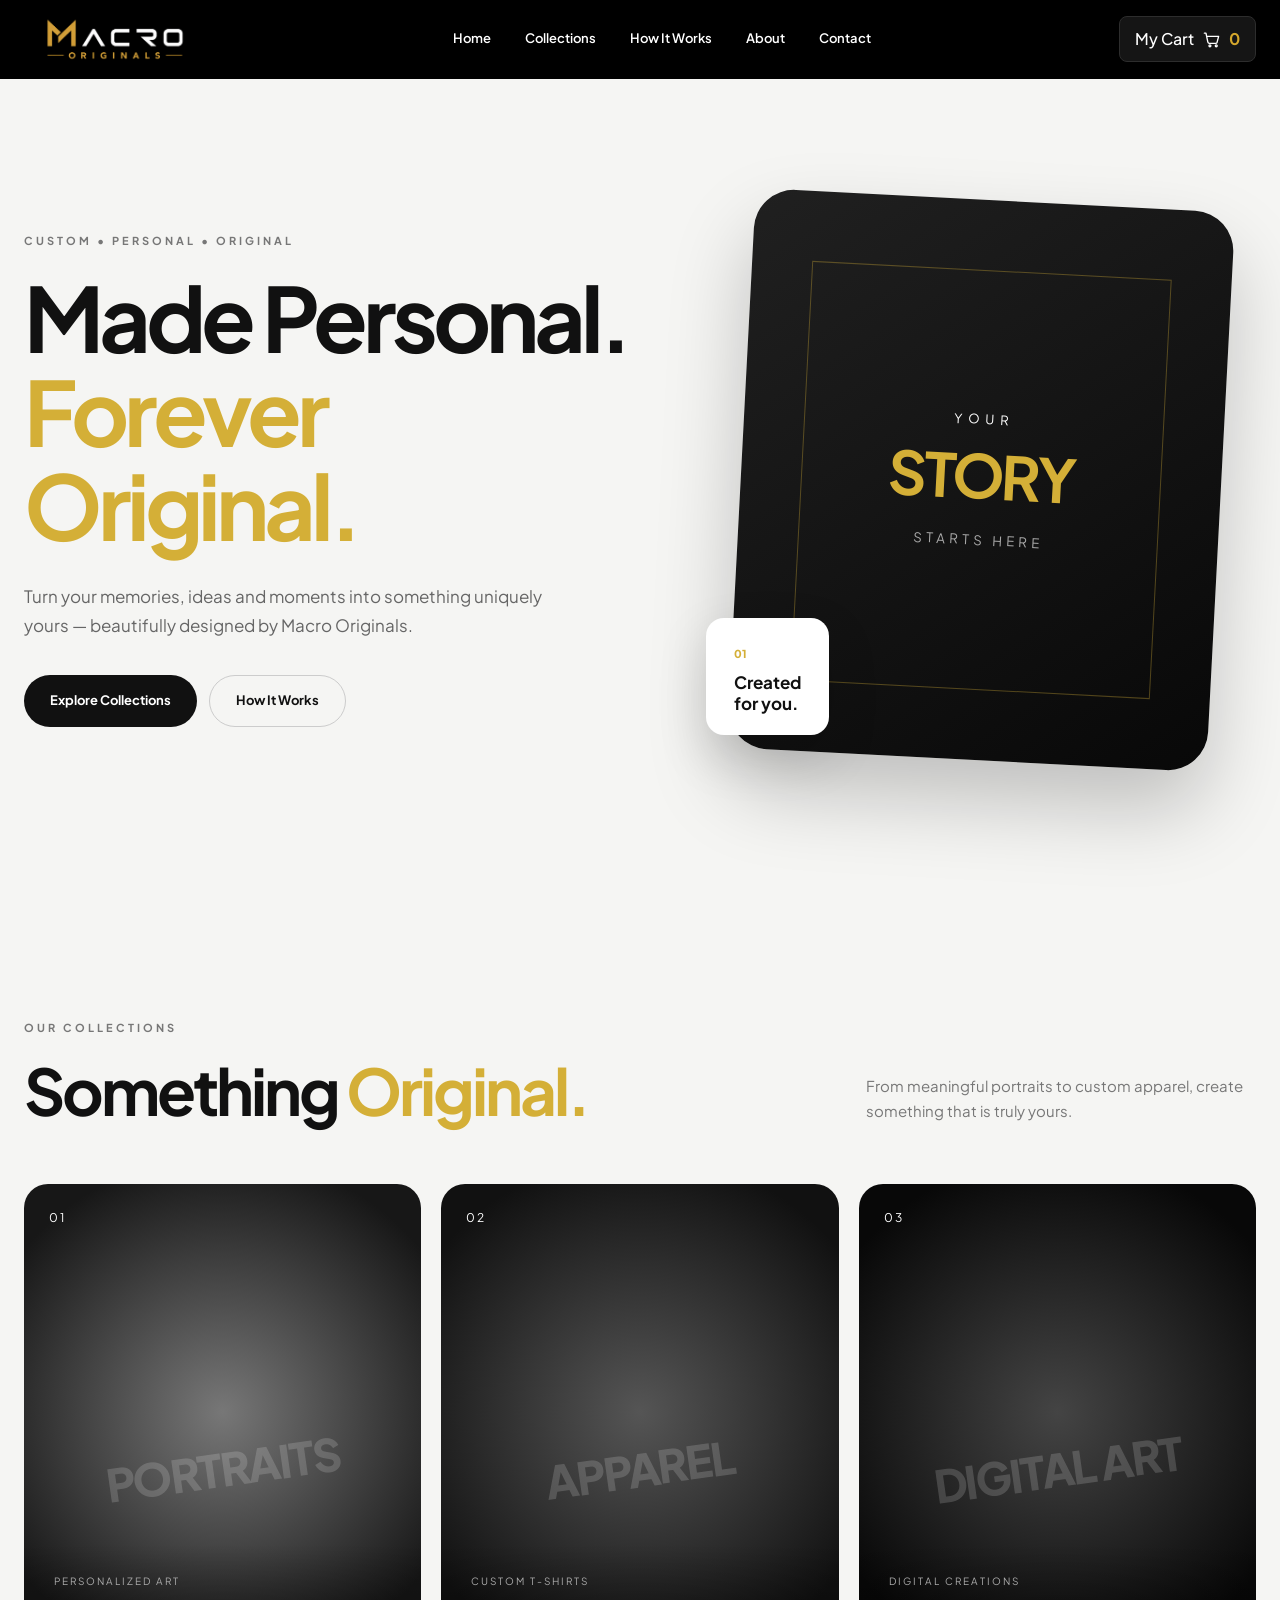
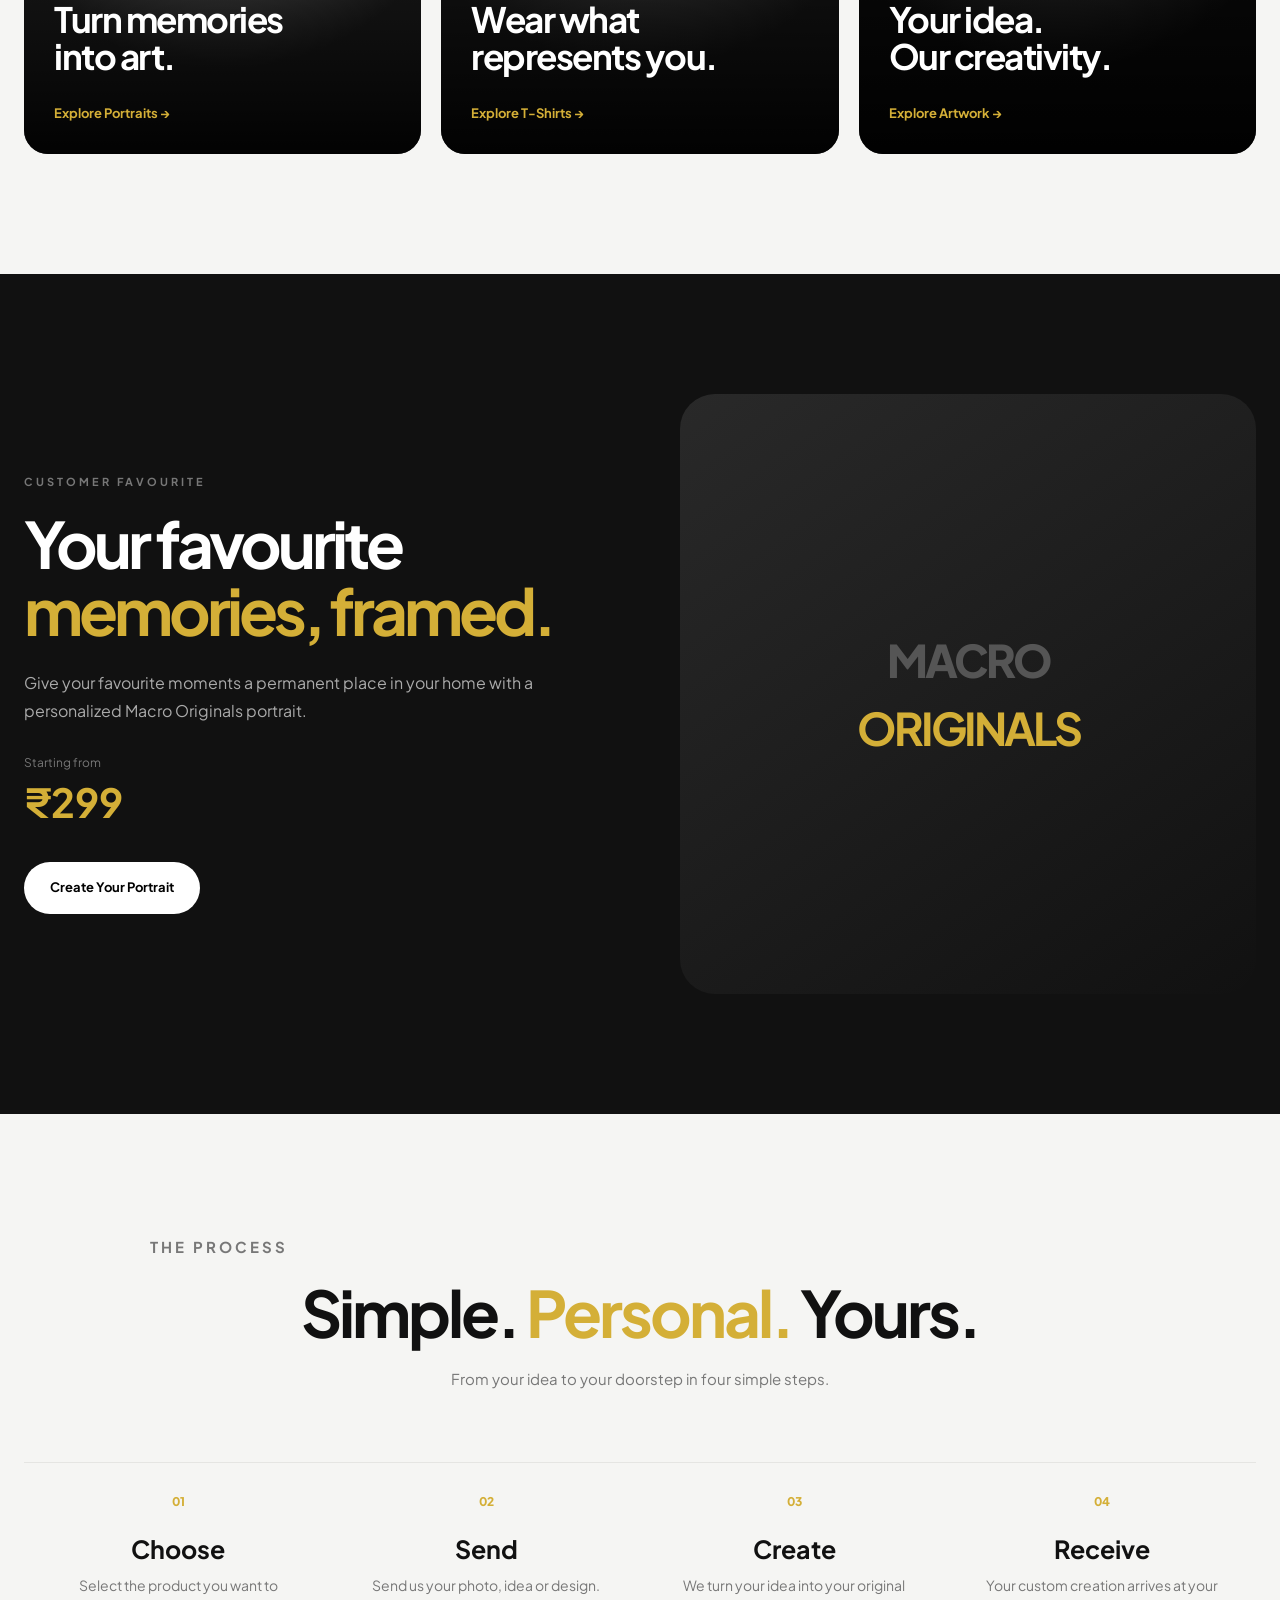
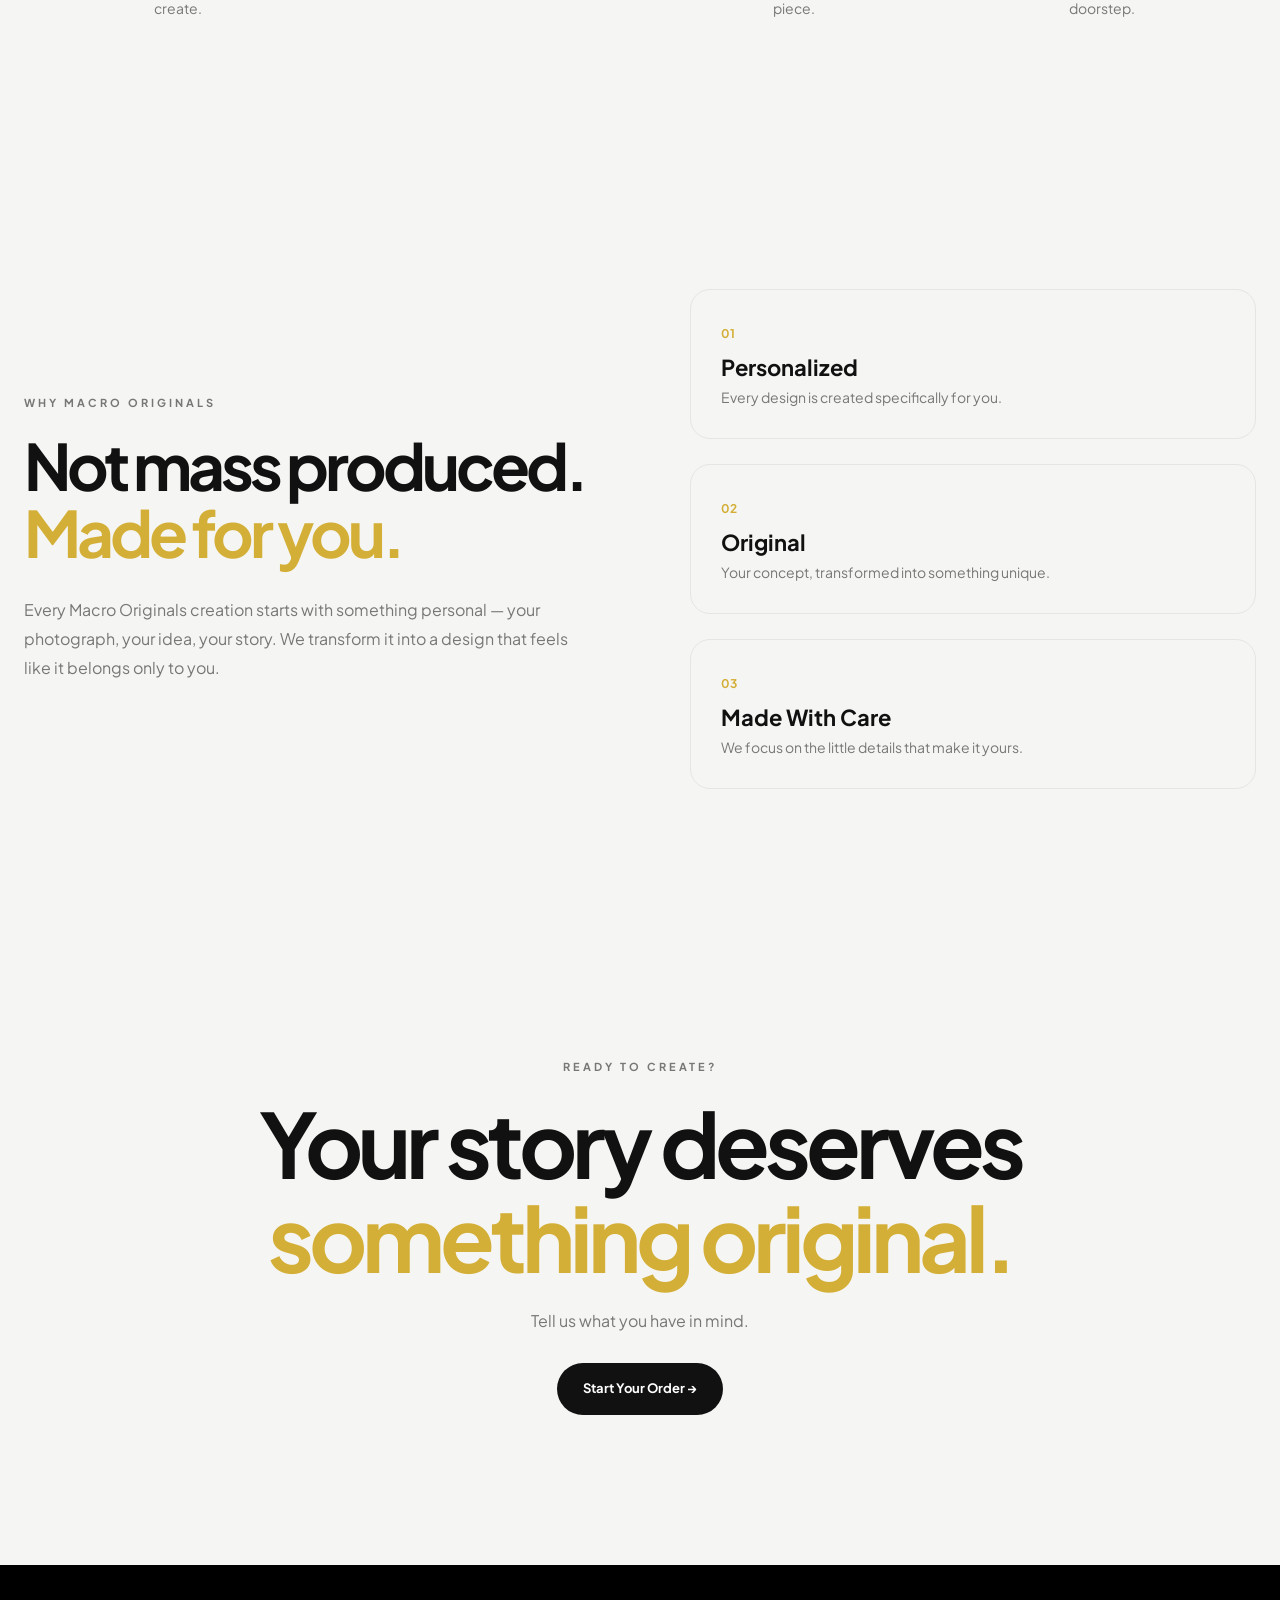
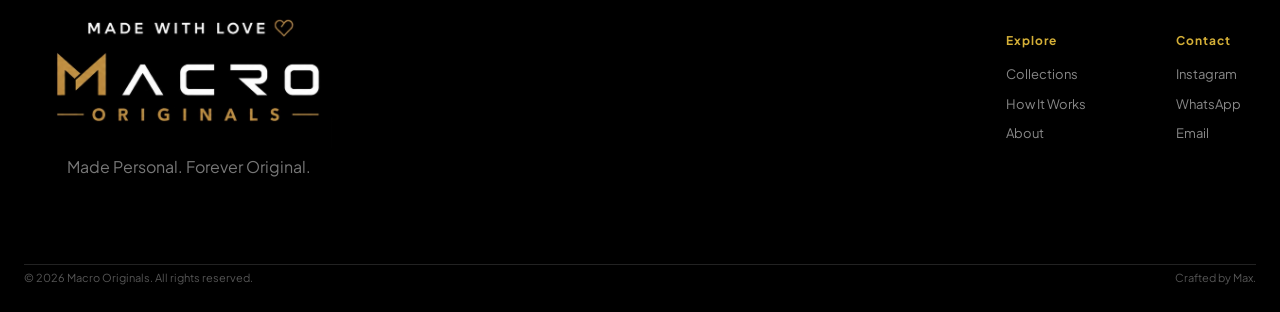
==== commit a06970f3: "Cart button" ====
--- a/index.html
+++ b/index.html
@@ -37,11 +37,17 @@
                 <a href="#about">About</a>
                 <a href="#contact">Contact</a>
             </nav>
-
-            <a href="#collections" class="nav-button">
-                Shop Now
+            <a href="pages/cart.html" class="cart-button">
+                <span>My Cart</span>
+                <svg class="cart-icon" viewBox="0 0 24 24" aria-hidden="true">
+                    <path d="M3 4h2l2.4 11.2a2 2 0 0 0 2 1.6h7.8a2 2 0 0 0 1.9-1.4L21 8H7" />
+                    <circle cx="10" cy="20" r="1.2" />
+                    <circle cx="18" cy="20" r="1.2" />
+                </svg>
+
+                
+                <span class="cart-count" id="cart-count">0</span>
             </a>
-
             <button class="menu-button" aria-label="Open menu">
                 ☰
             </button>
@@ -399,10 +405,10 @@
 
             <div class="footer-brand">
                 <div class="footer-logo">
-                    
-                <a href="index.html" class="logo">
-                    <img src="assets/logo/love.jpg" alt="Macro Originals Logo">
-                </a>
+
+                    <a href="index.html" class="logo">
+                        <img src="assets/logo/love.jpg" alt="Macro Originals Logo">
+                    </a>
                 </div>
                 <p>
                     Made Personal. Forever Original.
@@ -423,7 +429,8 @@
                 <div>
                     <h4>Contact</h4>
                     <a href="https://www.instagram.com/macro_originals/" target="_blank">Instagram</a>
-                    <a href="https://wa.me/917904928220?text=Hi%20Macro%20Originals%2C%20I%20would%20like%20to%20order." target="_blank">WhatsApp</a>
+                    <a href="https://wa.me/917904928220?text=Hi%20Macro%20Originals%2C%20I%20would%20like%20to%20order."
+                        target="_blank">WhatsApp</a>
                     <a href="mailto:originalsmacro@gmail.com?subject=Website%20Enquiry">Email</a>
                 </div>
 
--- a/css/style.css
+++ b/css/style.css
@@ -15,6 +15,7 @@
 html {
     scroll-behavior: smooth;
 }
+
 body {
     font-family: "Plus Jakarta Sans", sans-serif;
     background: #f5f5f3;
@@ -125,6 +126,44 @@
     background: var(--white);
 }
 
+.cart-button {
+    display: flex;
+    align-items: center;
+    gap: 8px;
+
+    padding: 10px 15px;
+
+    background: #151515;
+    color: white;
+
+    border: 1px solid #2d2d2d;
+    border-radius: 8px;
+
+    text-decoration: none;
+    font-size: 16px;
+    font-weight: 500;
+
+    transition: 0.2s ease;
+}
+
+.cart-button:hover {
+    background: #000000;
+    border-color: var(--gold);
+}
+
+.cart-icon {
+    width: 19px;
+    height: 19px;
+    fill: none;
+    stroke: currentColor;
+    stroke-width: 1.7;
+    stroke-linecap: round;
+    stroke-linejoin: round;
+}
+.cart-count {
+    color: #d4a72c;
+    font-weight: 700;
+}
 
 /* ==================== NAVBAR ==================== */
 
@@ -141,14 +180,14 @@
     -webkit-backdrop-filter: blur(18px);
 
     border-bottom: 1px solid rgba(0, 0, 0, 0.06);
-     background: black;
+    background: black;
 }
 
 .nav-container {
     width: min(100% - 48px, var(--max-width));
     height: 78px;
     margin: auto;
-   
+
 
     display: flex;
     align-items: center;
@@ -277,11 +316,9 @@
     overflow: hidden;
 
     background:
-        linear-gradient(
-            145deg,
+        linear-gradient(145deg,
             #202020,
-            #080808
-        );
+            #080808);
 
     box-shadow:
         0 40px 80px rgba(0, 0, 0, 0.22);
@@ -374,7 +411,7 @@
     letter-spacing: -3px;
 }
 
-.section-heading > p {
+.section-heading>p {
     max-width: 390px;
 
     color: #777;
@@ -387,7 +424,7 @@
     text-align: center;
 }
 
-.centered > p:last-child {
+.centered>p:last-child {
     margin: 20px auto 0;
 }
 
@@ -447,29 +484,23 @@
 
 .portrait-card {
     background:
-        radial-gradient(
-            circle at 50% 40%,
+        radial-gradient(circle at 50% 40%,
             #777,
-            #171717 65%
-        );
+            #171717 65%);
 }
 
 .tshirt-card {
     background:
-        radial-gradient(
-            circle at 50% 40%,
+        radial-gradient(circle at 50% 40%,
             #555,
-            #111 65%
-        );
+            #111 65%);
 }
 
 .artwork-card {
     background:
-        radial-gradient(
-            circle at 50% 40%,
+        radial-gradient(circle at 50% 40%,
             #444,
-            #080808 65%
-        );
+            #080808 65%);
 }
 
 .collection-image span {
@@ -494,10 +525,8 @@
     padding: 30px;
 
     background:
-        linear-gradient(
-            transparent,
-            rgba(0, 0, 0, 0.9)
-        );
+        linear-gradient(transparent,
+            rgba(0, 0, 0, 0.9));
 }
 
 .collection-content p {
@@ -556,7 +585,7 @@
     margin-bottom: 25px;
 }
 
-.featured-content > p:not(.eyebrow) {
+.featured-content>p:not(.eyebrow) {
     color: #aaa;
 
     line-height: 1.7;
@@ -596,11 +625,9 @@
     border-radius: 35px;
 
     background:
-        linear-gradient(
-            145deg,
+        linear-gradient(145deg,
             #292929,
-            #111
-        );
+            #111);
 
     display: flex;
     align-items: center;
@@ -687,7 +714,7 @@
     margin-bottom: 30px;
 }
 
-.why-content > p:last-child {
+.why-content>p:last-child {
     max-width: 550px;
 
     color: #777;
@@ -751,7 +778,7 @@
     margin-bottom: 25px;
 }
 
-.final-cta > p:not(.eyebrow) {
+.final-cta>p:not(.eyebrow) {
     color: #777;
 
     margin-bottom: 30px;
@@ -778,7 +805,7 @@
     padding-bottom: 70px;
 }
 
-.footer-brand  {
+.footer-brand {
     padding: 15px;
     text-align: center;
     color: #777;
@@ -786,8 +813,8 @@
 
 .footer-logo {
 
-   width: 300px;
-   height:auto;
+    width: 300px;
+    height: auto;
 }
 
 .footer-links {
@@ -937,7 +964,7 @@
         display: block;
     }
 
-    .section-heading > p {
+    .section-heading>p {
         margin-top: 20px;
     }
 
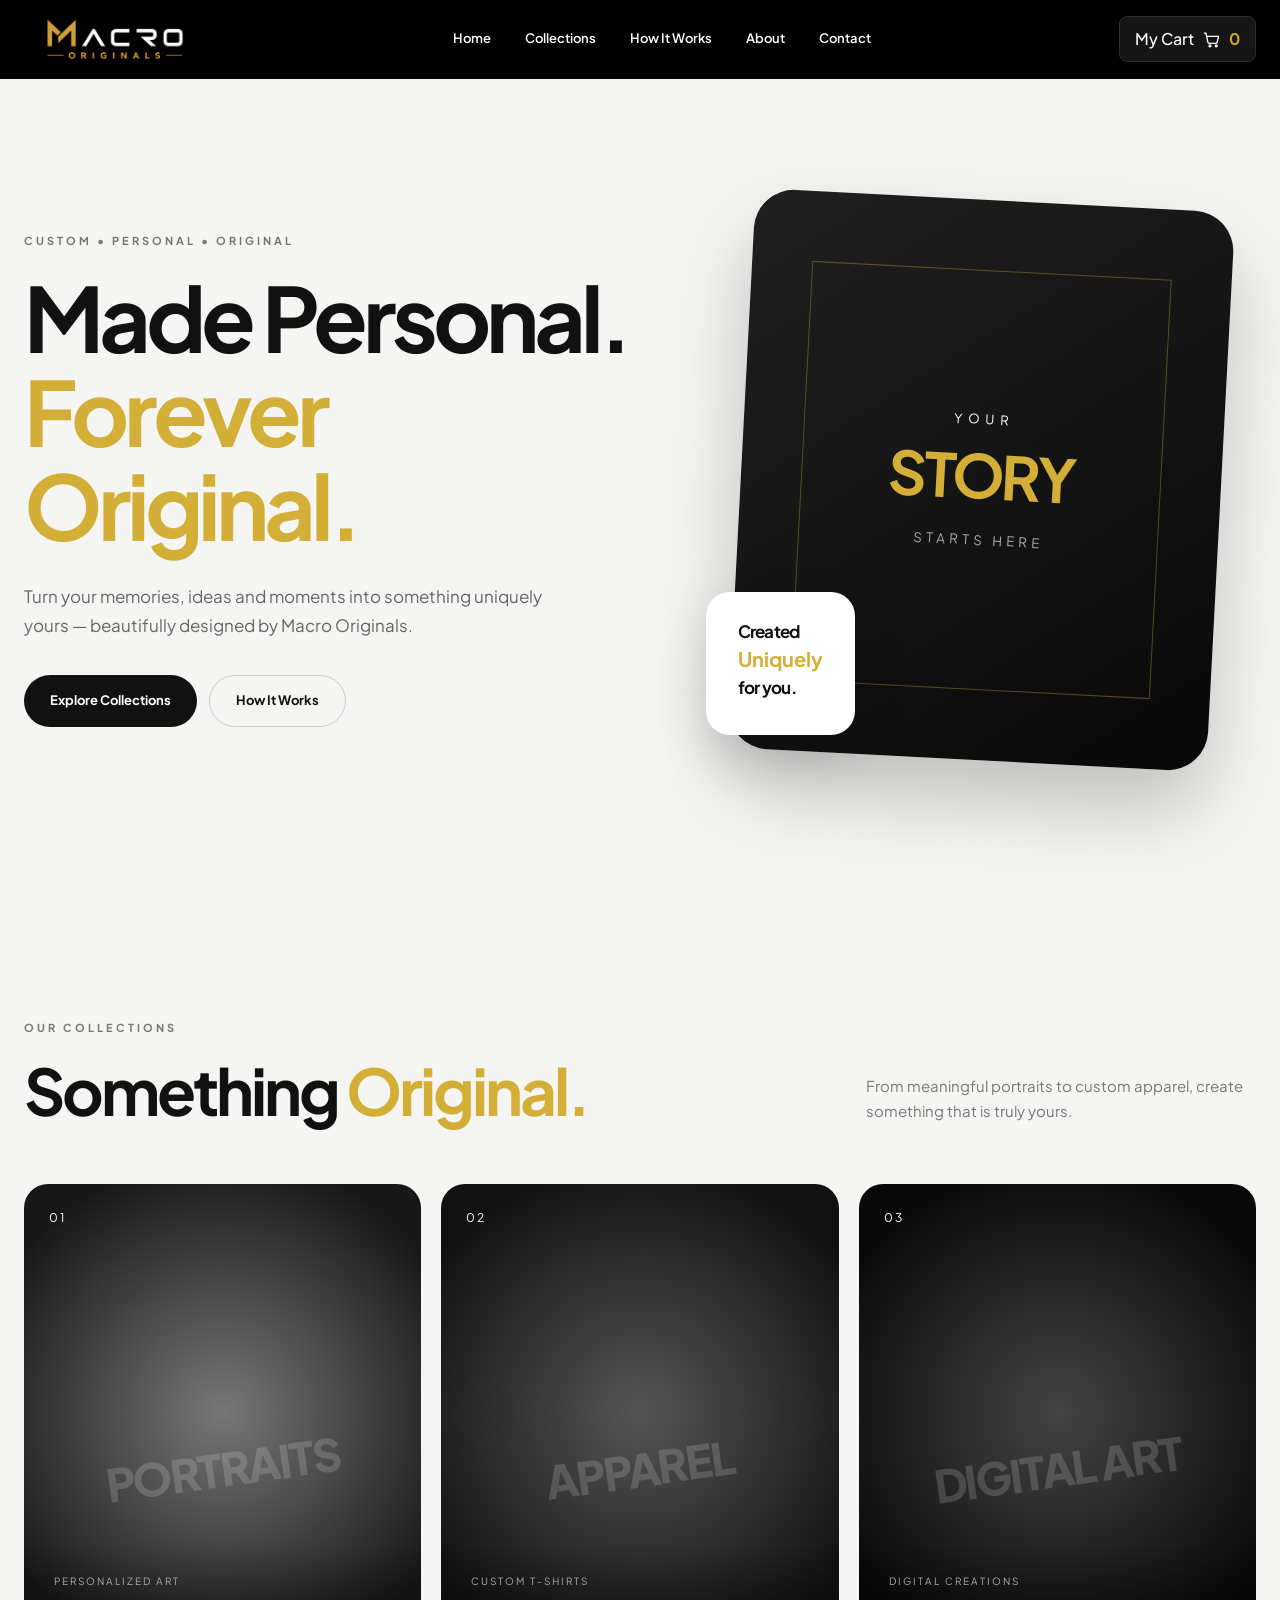
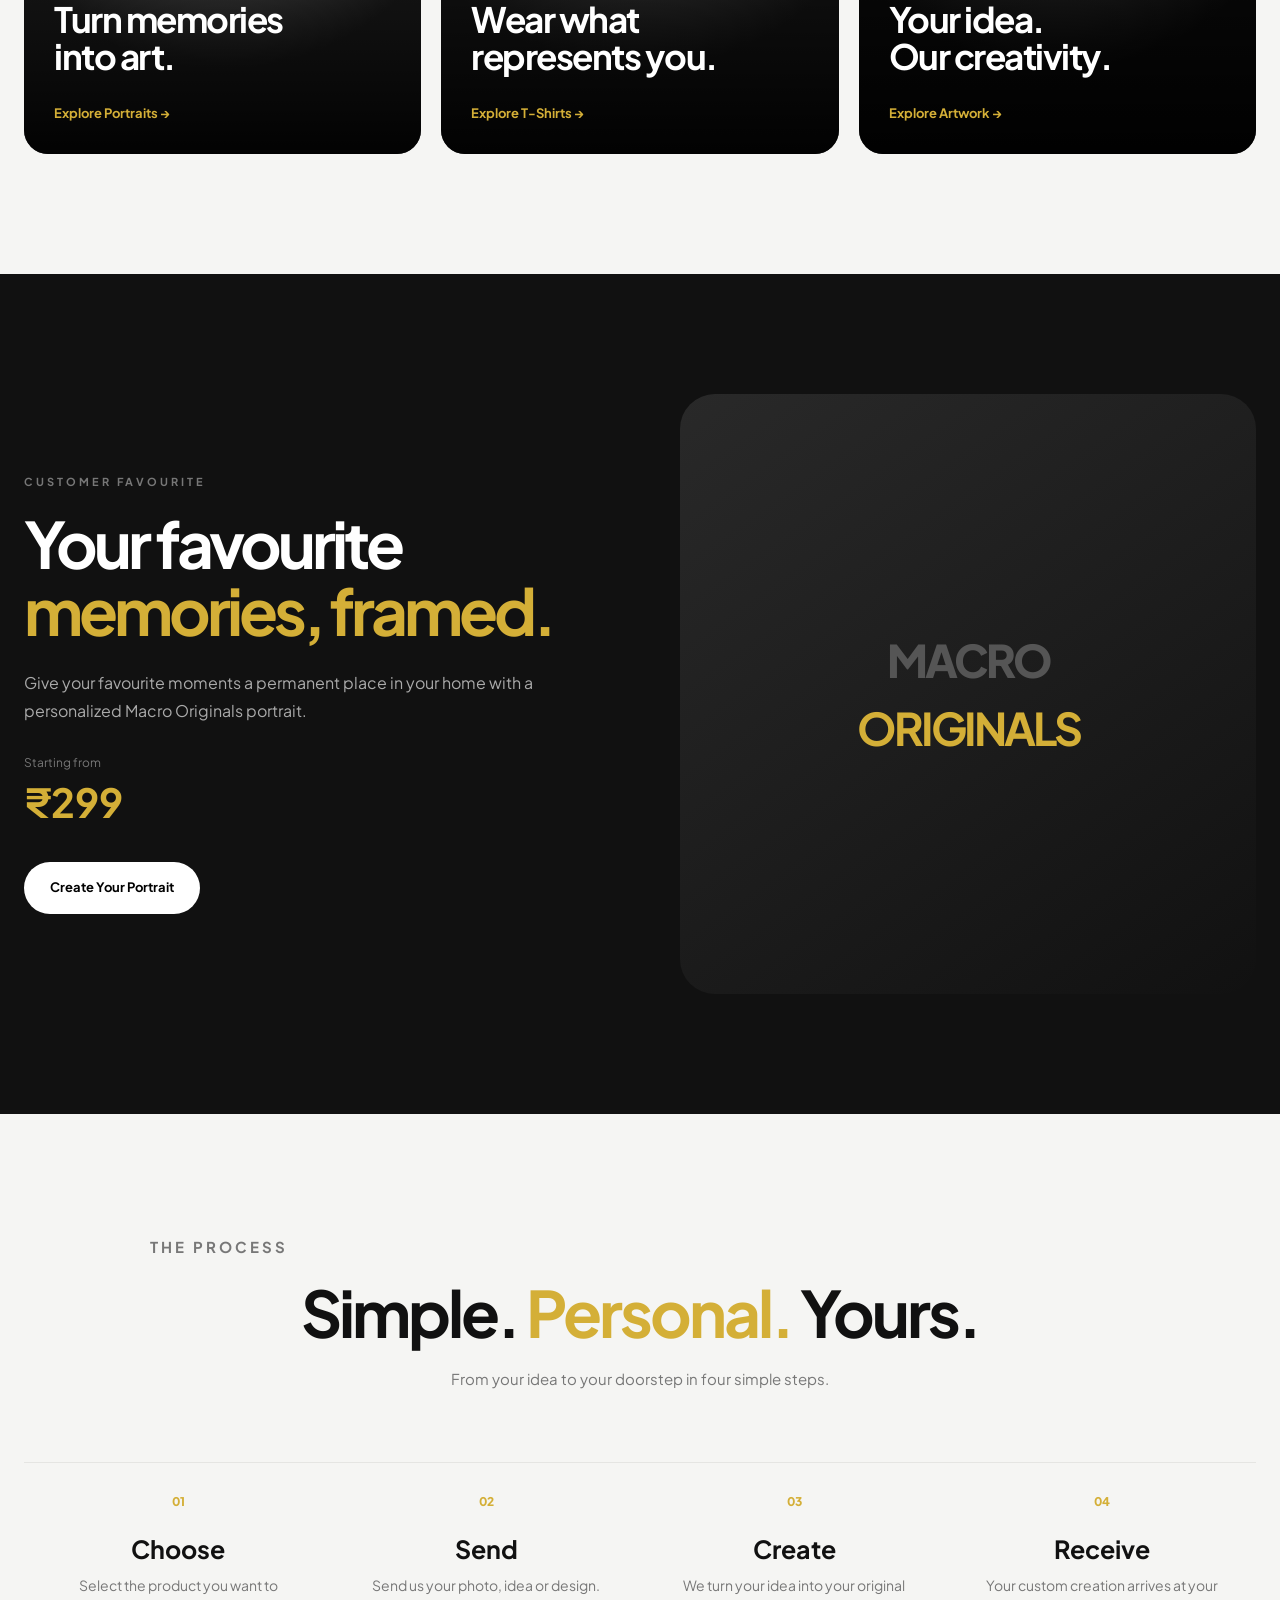
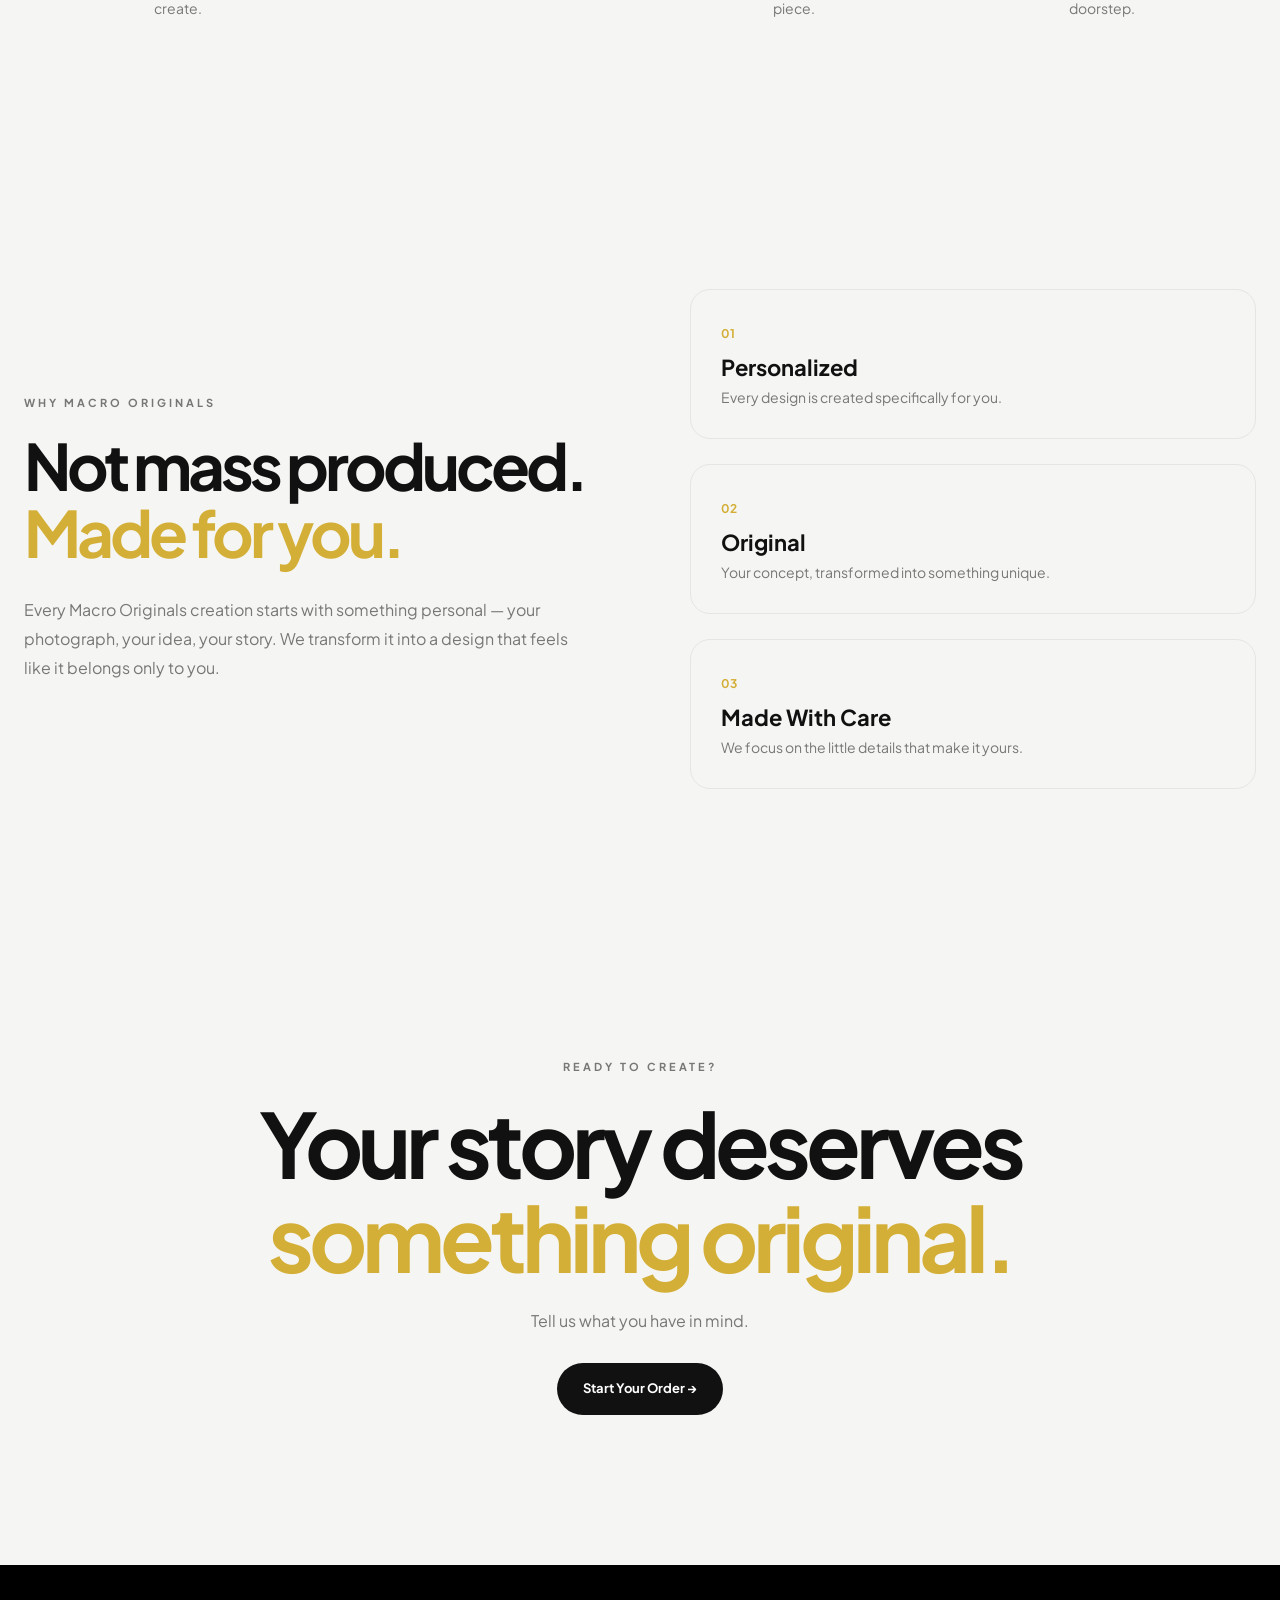
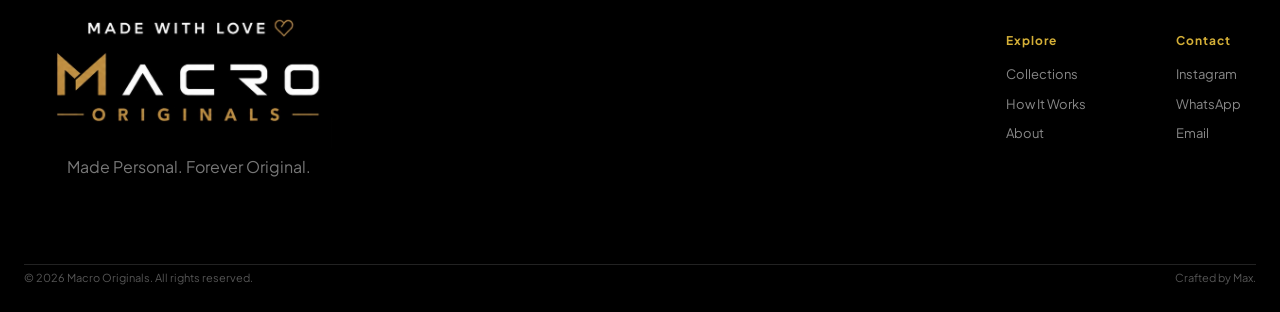
==== commit 3c127624: "floating card updation" ====
--- a/index.html
+++ b/index.html
@@ -101,8 +101,11 @@
                 </div>
 
                 <div class="floating-card">
-                    <span>01</span>
-                    <p>Created<br>for you.</p>
+                   
+                    <p1>Created</p1>
+                    <span>Uniquely</span>
+                    
+                    <p>for you.</p>
                 </div>
 
             </div>
--- a/css/style.css
+++ b/css/style.css
@@ -378,21 +378,48 @@
     box-shadow: 0 20px 50px rgba(0, 0, 0, 0.15);
 }
 
+.floating-card {
+    padding: 28px 32px;
+    border-radius: 24px;
+}
+
 .floating-card span {
-    font-size: 11px;
-    font-weight: 800;
+    display: block;
+
+    font-size: 20px;
+    font-weight: 700;
+   
+   
+
     color: var(--gold);
-}
-
-.floating-card p {
-    margin-top: 8px;
+
+    margin-bottom: 8px;
+}
+
+.floating-card p1 {
+    margin: 0;
 
     font-size: 17px;
     font-weight: 700;
 
-    line-height: 1.2;
-}
-
+    line-height: 1;
+    letter-spacing: -0.7px;
+
+    color: var(--black);
+}
+
+.floating-card p{
+    margin: 0;
+
+    font-size: 17px;
+    font-weight: 700;
+
+   position: relative;
+    top: -7px;
+    letter-spacing: -0.7px;
+
+    color: var(--black);
+}
 
 /* ==================== SECTION HEADING ==================== */
 
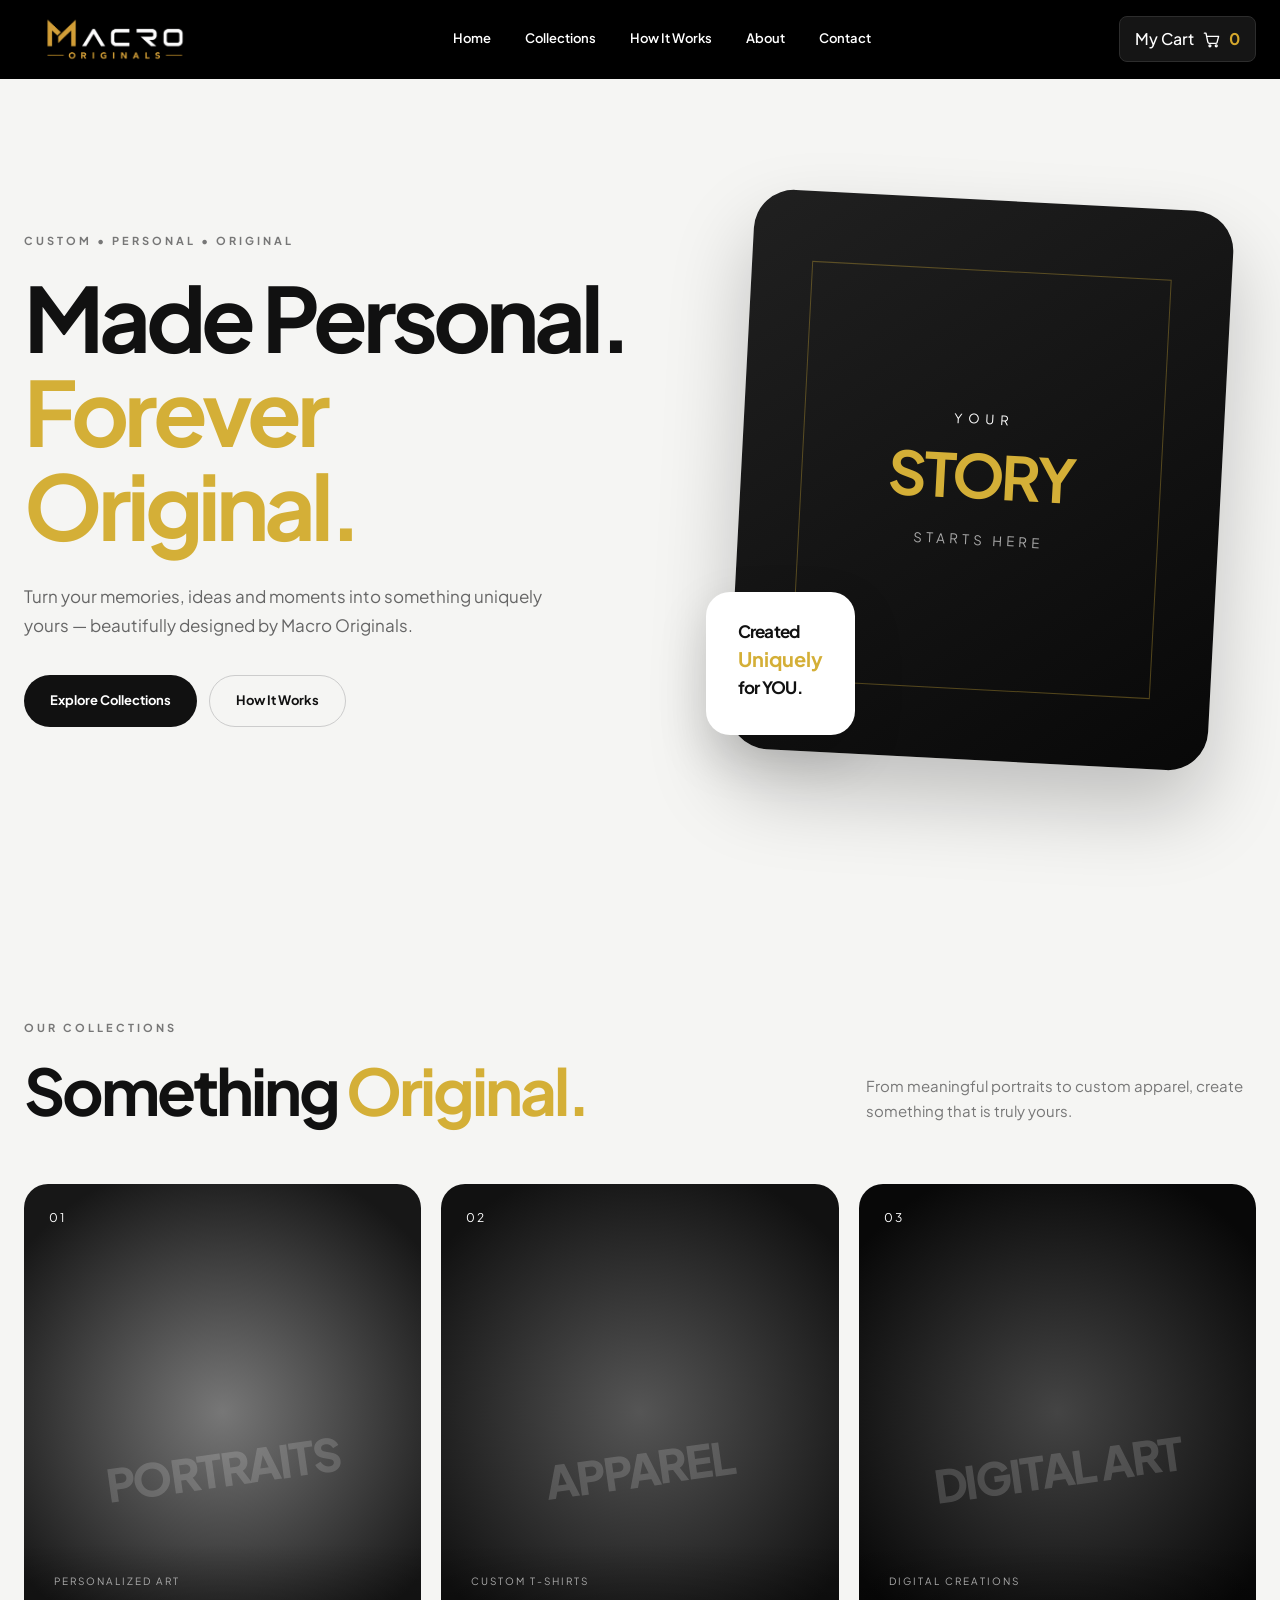
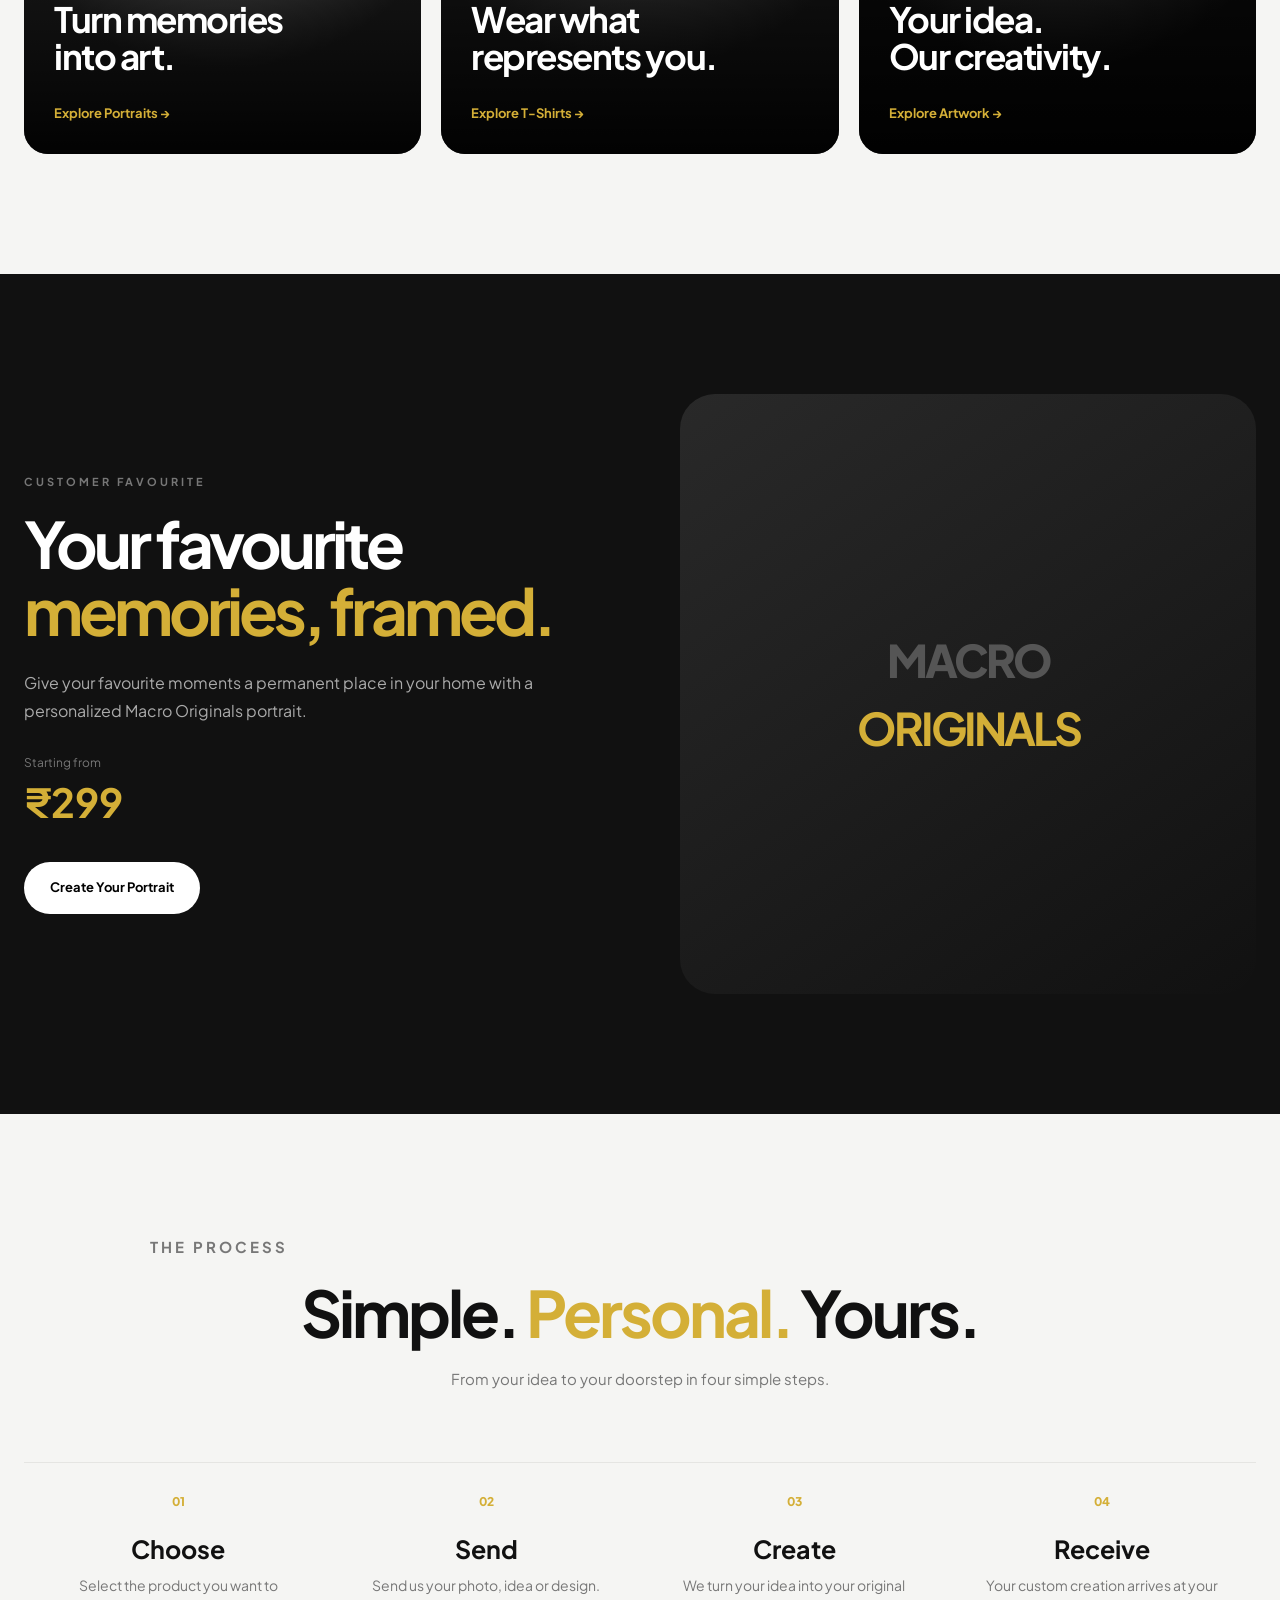
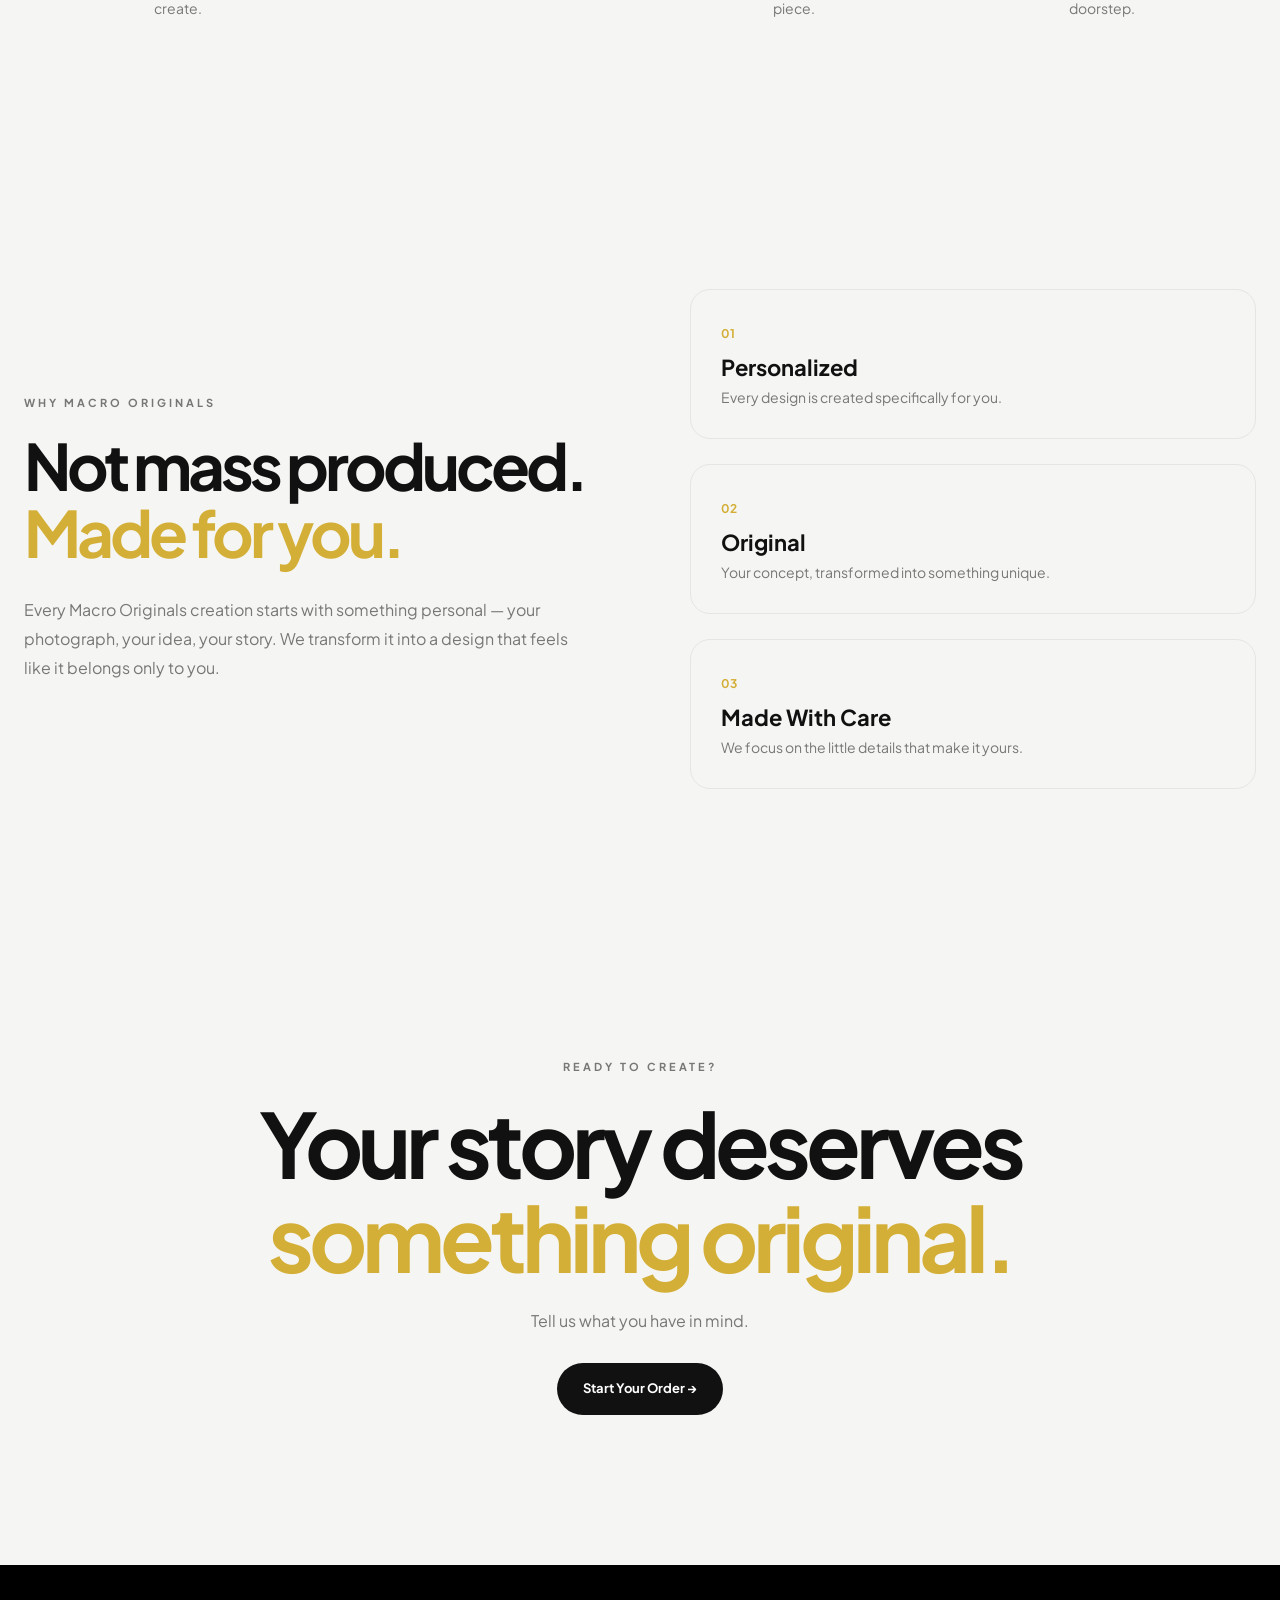
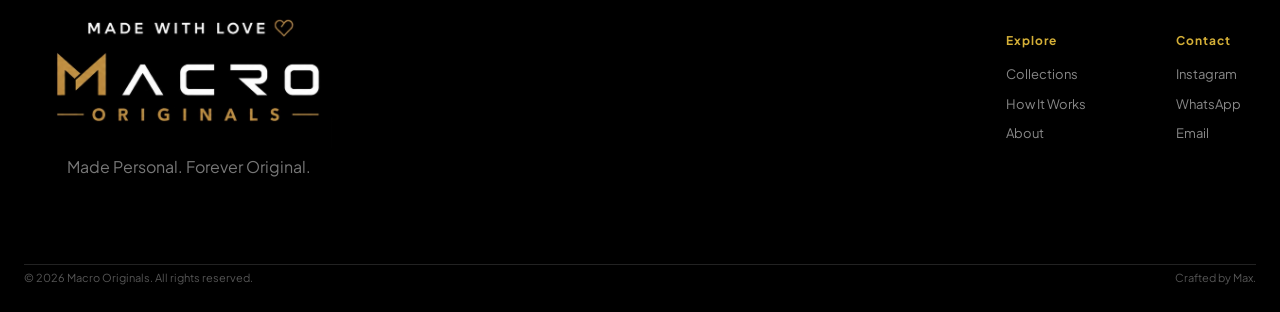
==== commit 5165d9c4: "you - YOU" ====
--- a/index.html
+++ b/index.html
@@ -105,7 +105,7 @@
                     <p1>Created</p1>
                     <span>Uniquely</span>
                     
-                    <p>for you.</p>
+                    <p>for YOU.</p>
                 </div>
 
             </div>
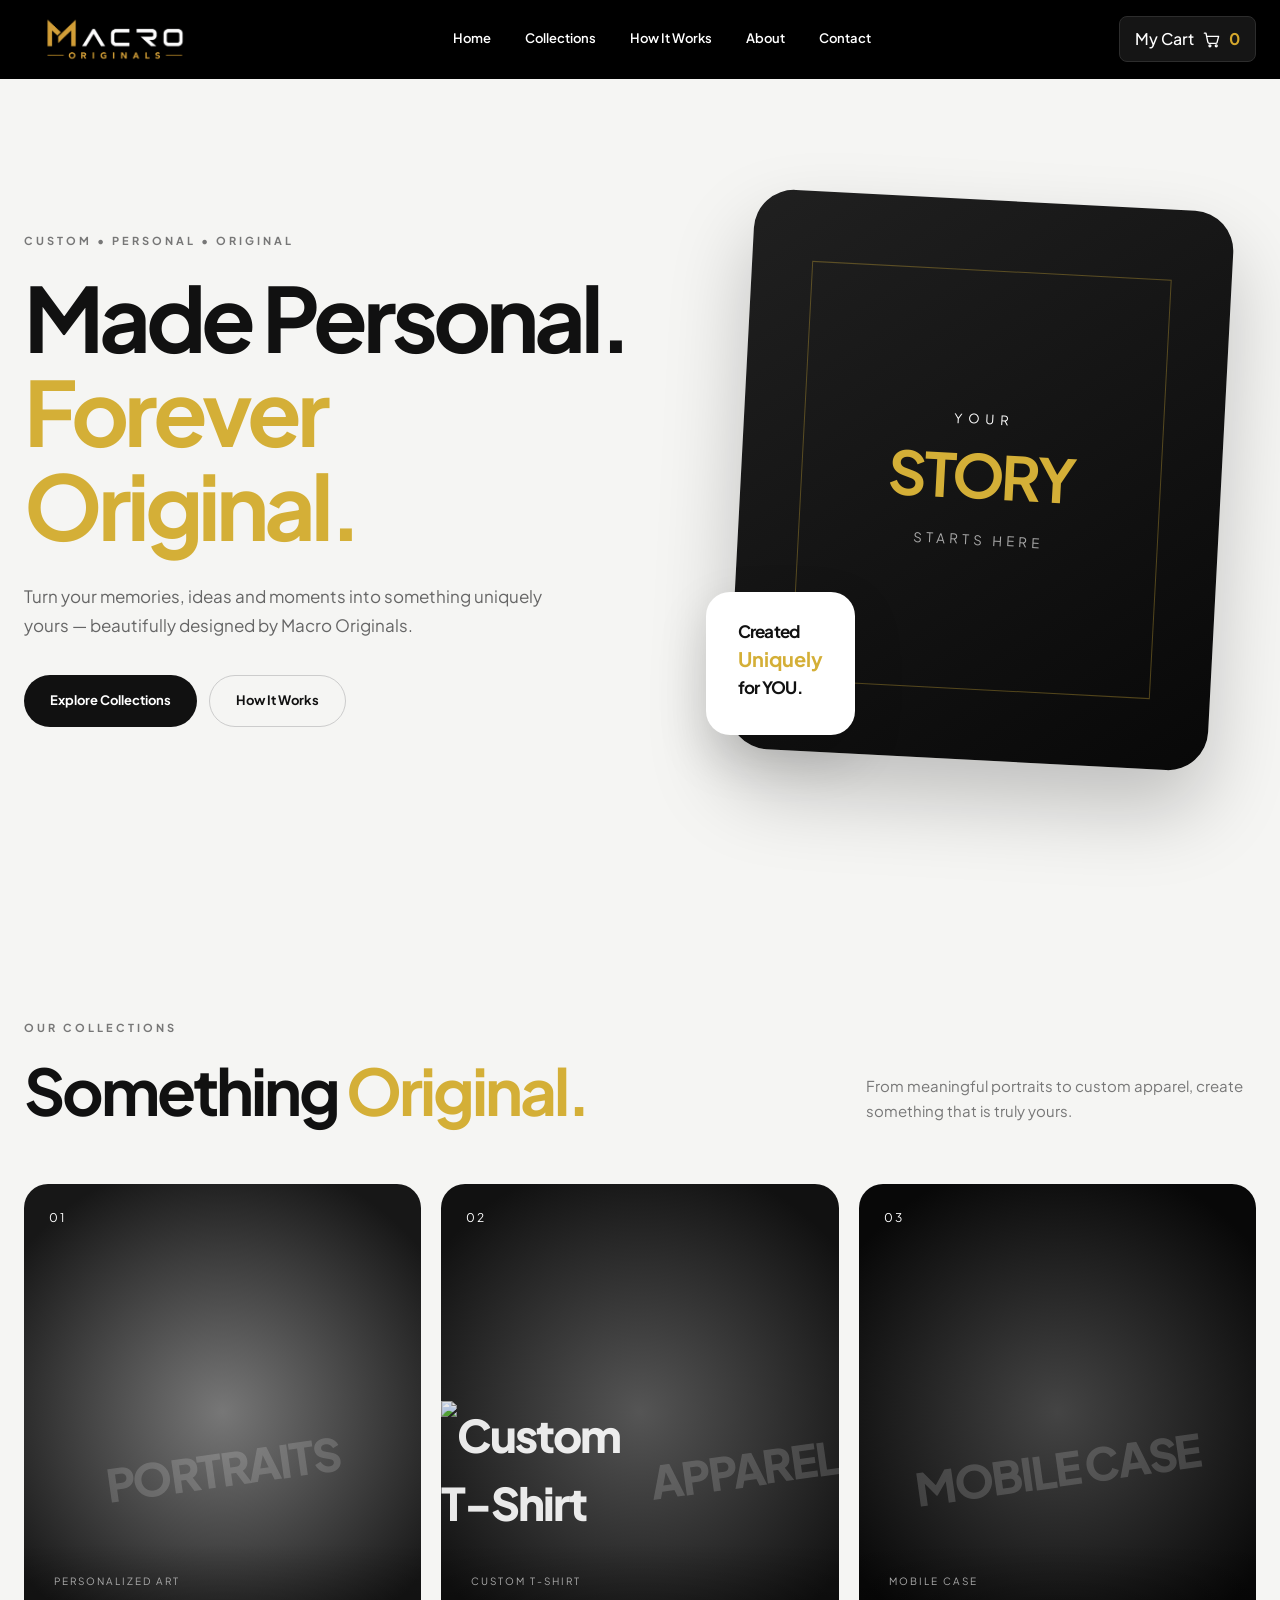
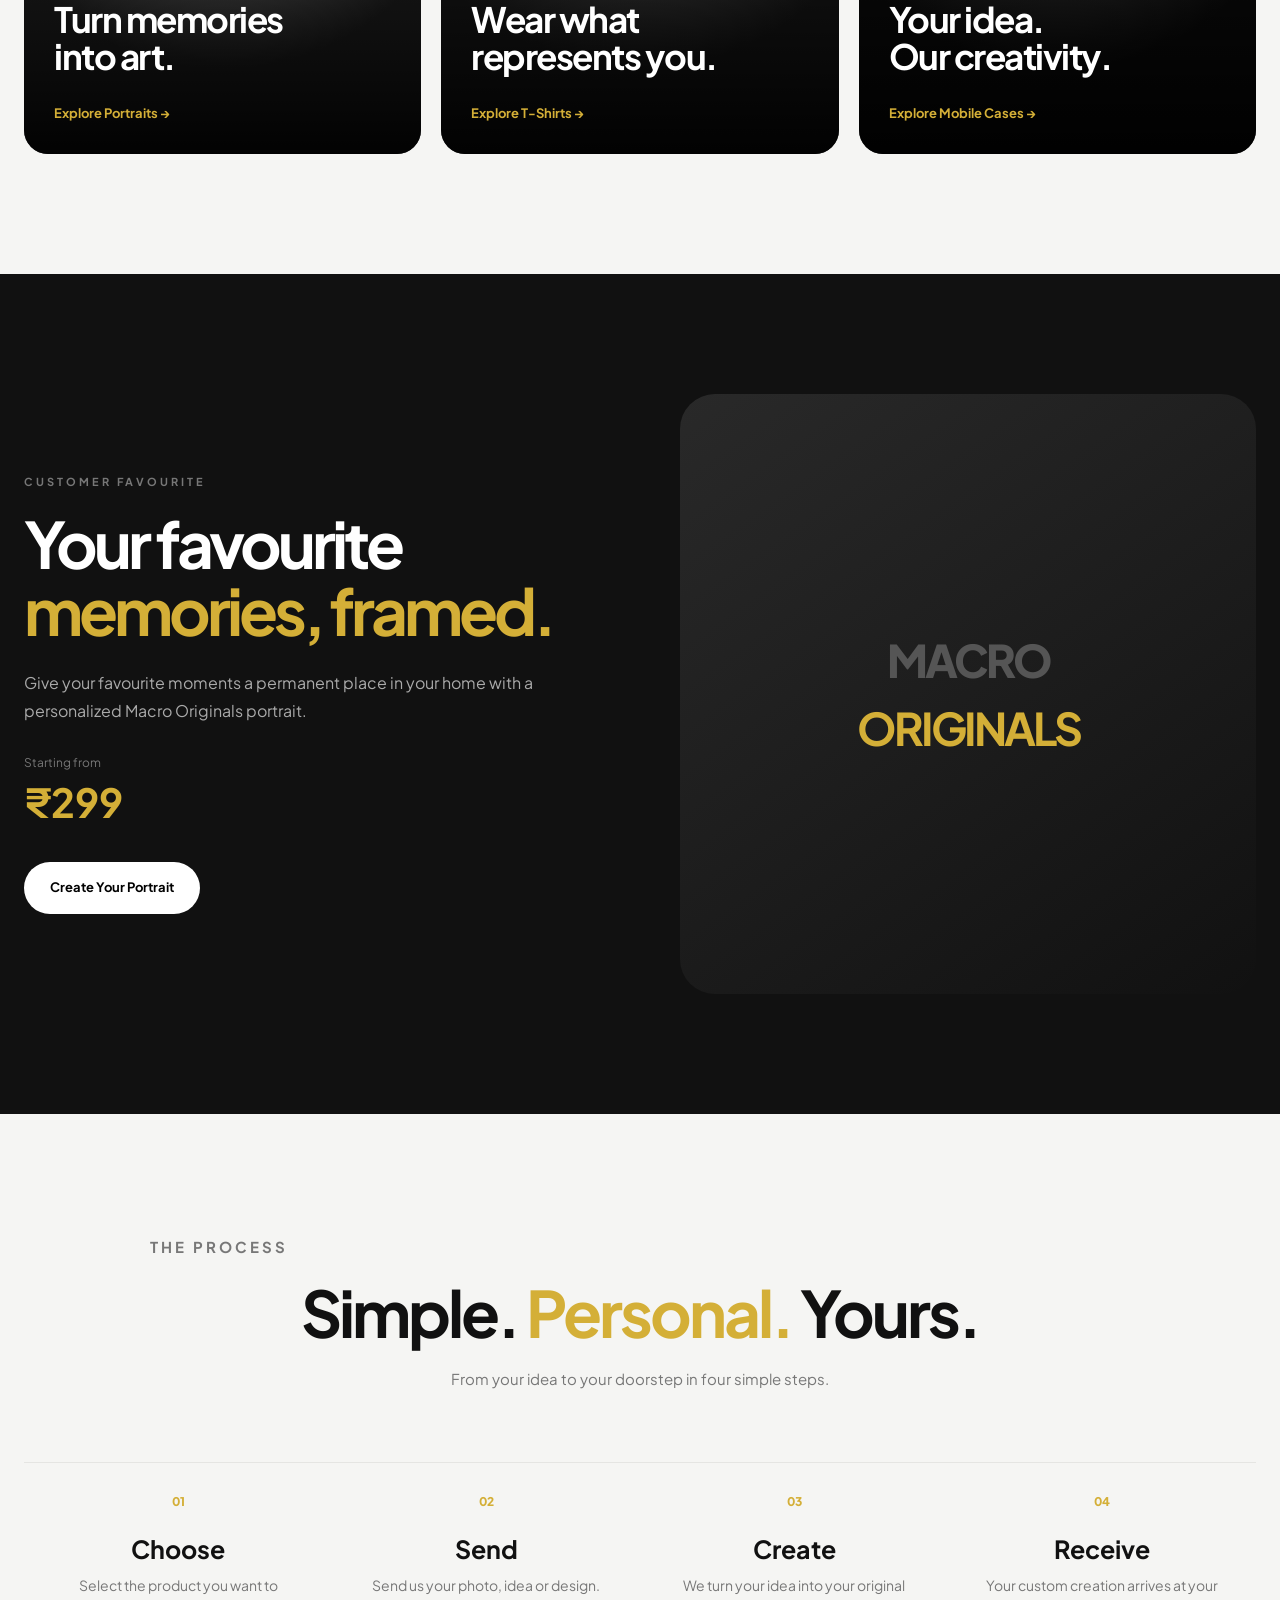
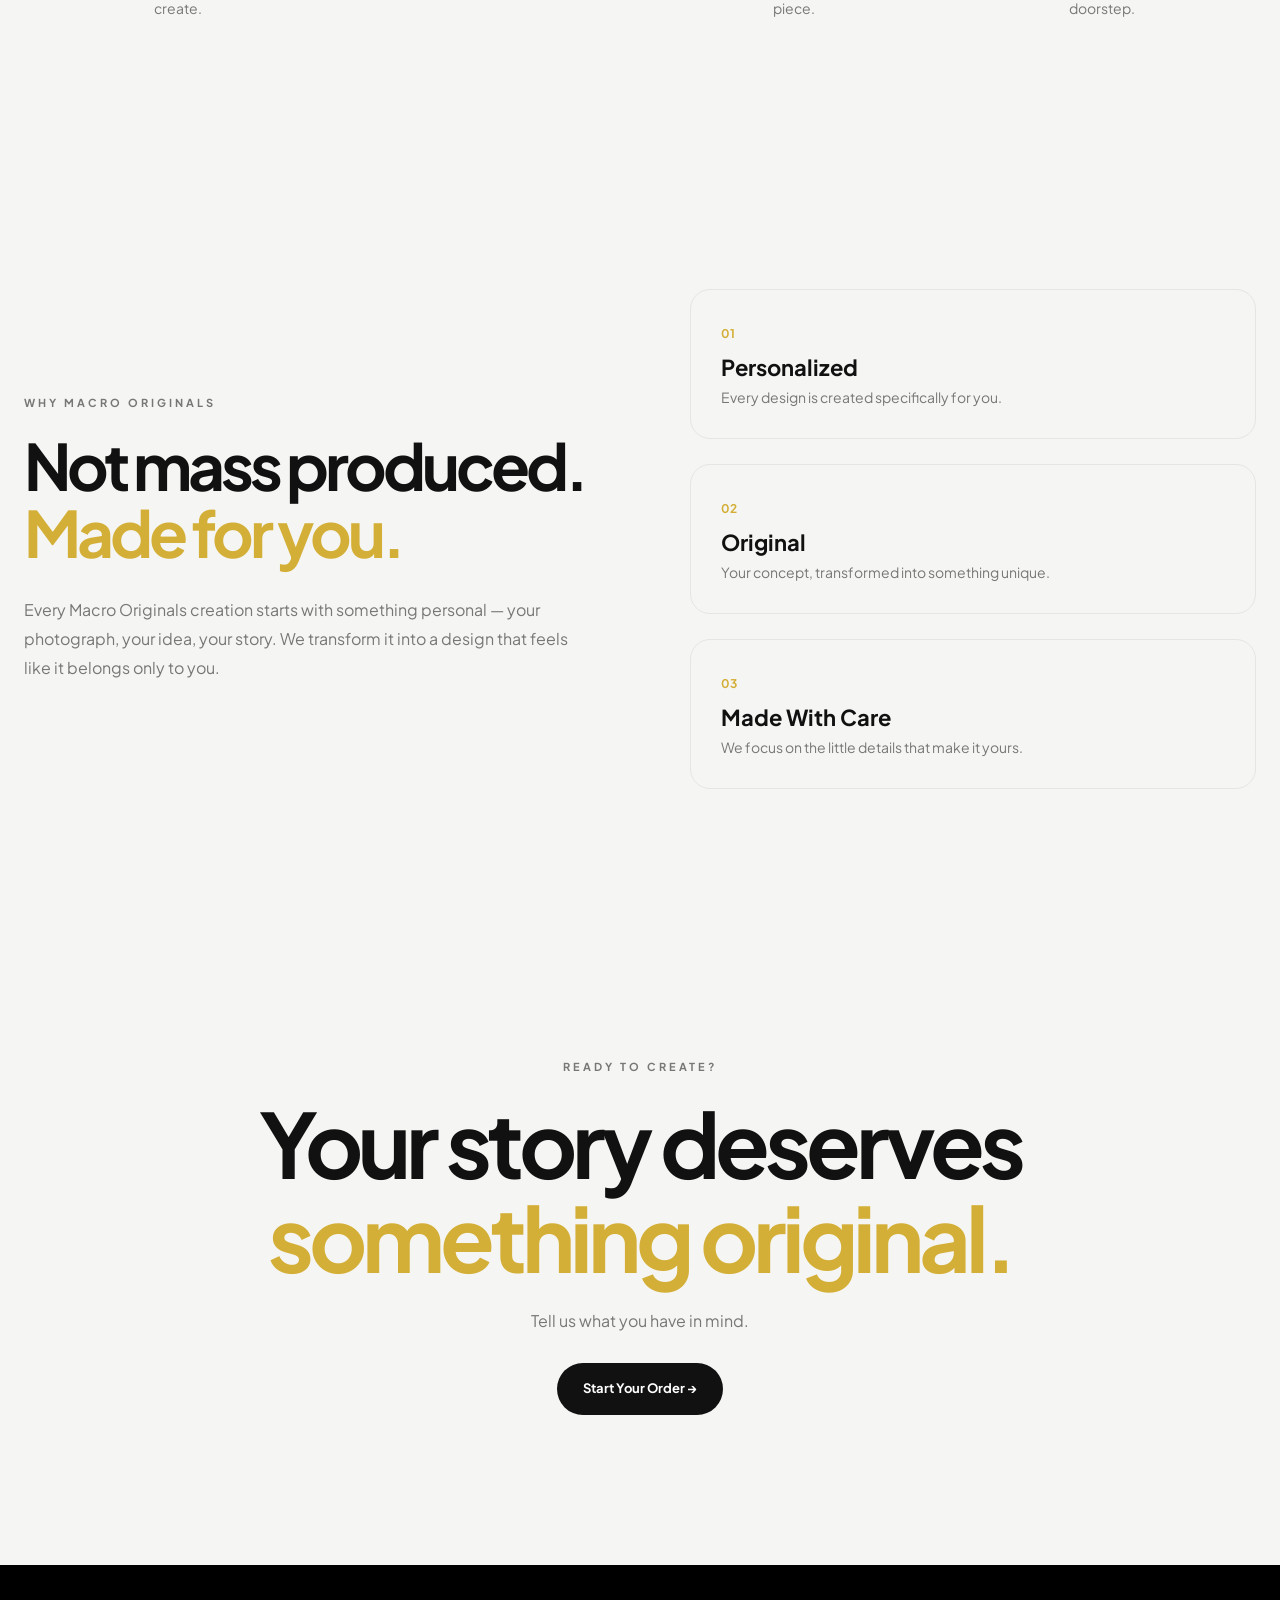
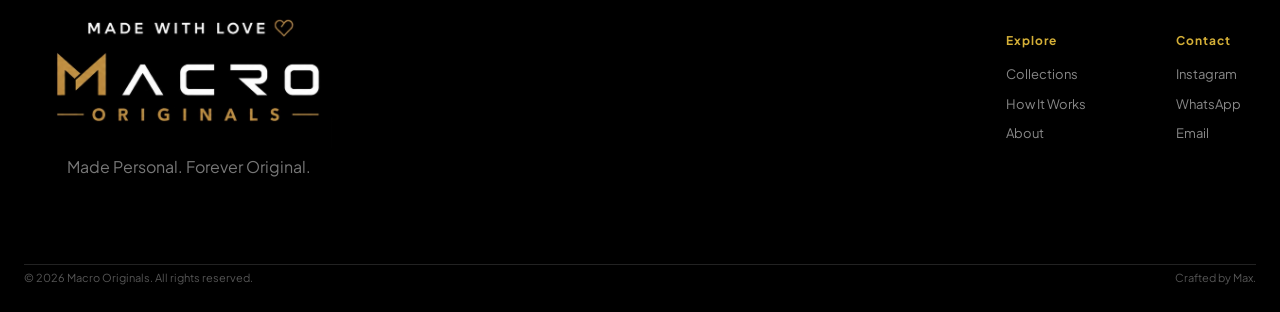
==== commit 8b3715a4: "Block update" ====
--- a/index.html
+++ b/index.html
@@ -168,12 +168,13 @@
                     <div class="card-number">02</div>
 
                     <div class="collection-image">
+                        <img src="assets/collections/tshirt.jpg" alt="Custom T-Shirt">
                         <span>APPAREL</span>
                     </div>
 
                     <div class="collection-content">
 
-                        <p>CUSTOM T-SHIRTS</p>
+                        <p>CUSTOM T-SHIRT</p>
 
                         <h3>
                             Wear what<br>
@@ -194,20 +195,20 @@
                     <div class="card-number">03</div>
 
                     <div class="collection-image">
-                        <span>DIGITAL ART</span>
+                        <span>MOBILE CASE</span>
                     </div>
 
                     <div class="collection-content">
 
-                        <p>DIGITAL CREATIONS</p>
+                        <p>MOBILE CASE</p>
 
                         <h3>
                             Your idea.<br>
                             Our creativity.
                         </h3>
 
-                        <a href="pages/artwork.html">
-                            Explore Artwork →
+                        <a href="pages/mobile-cases.html">
+                            Explore Mobile Cases →
                         </a>
 
                     </div>
